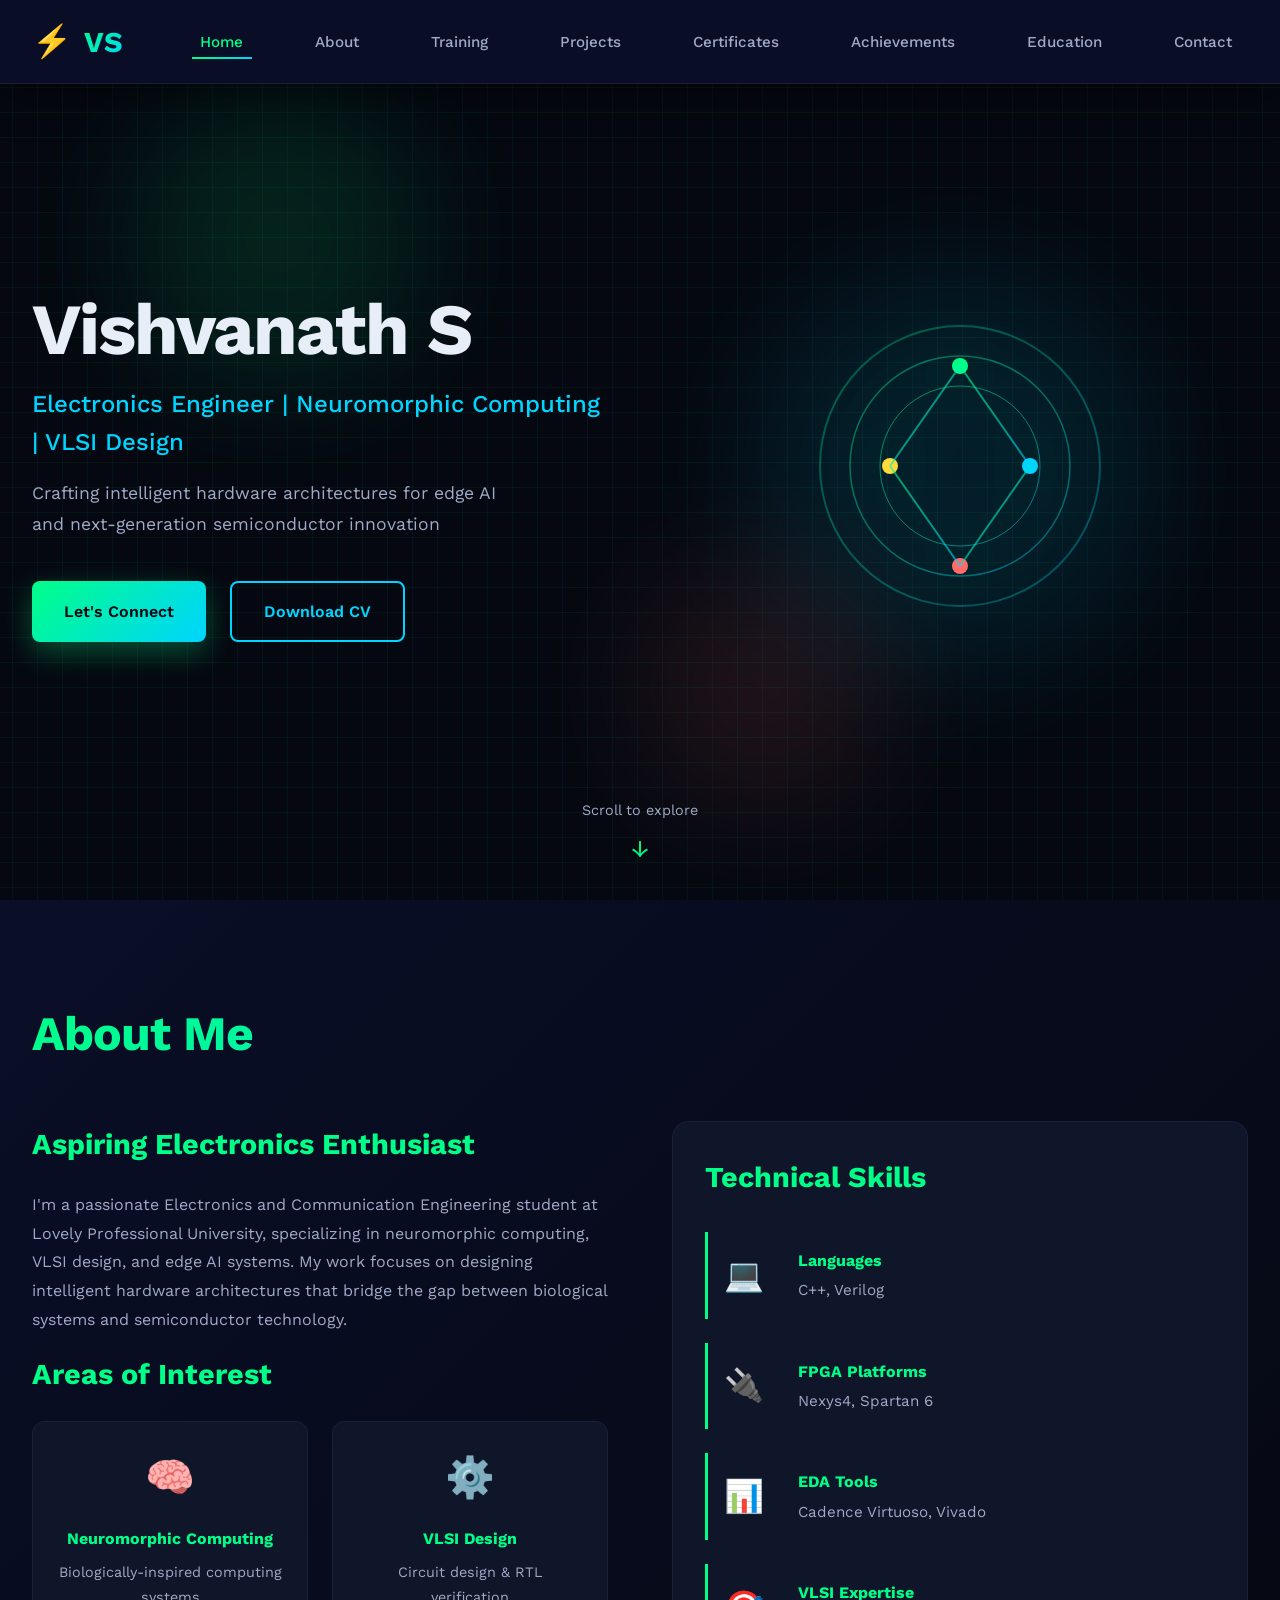
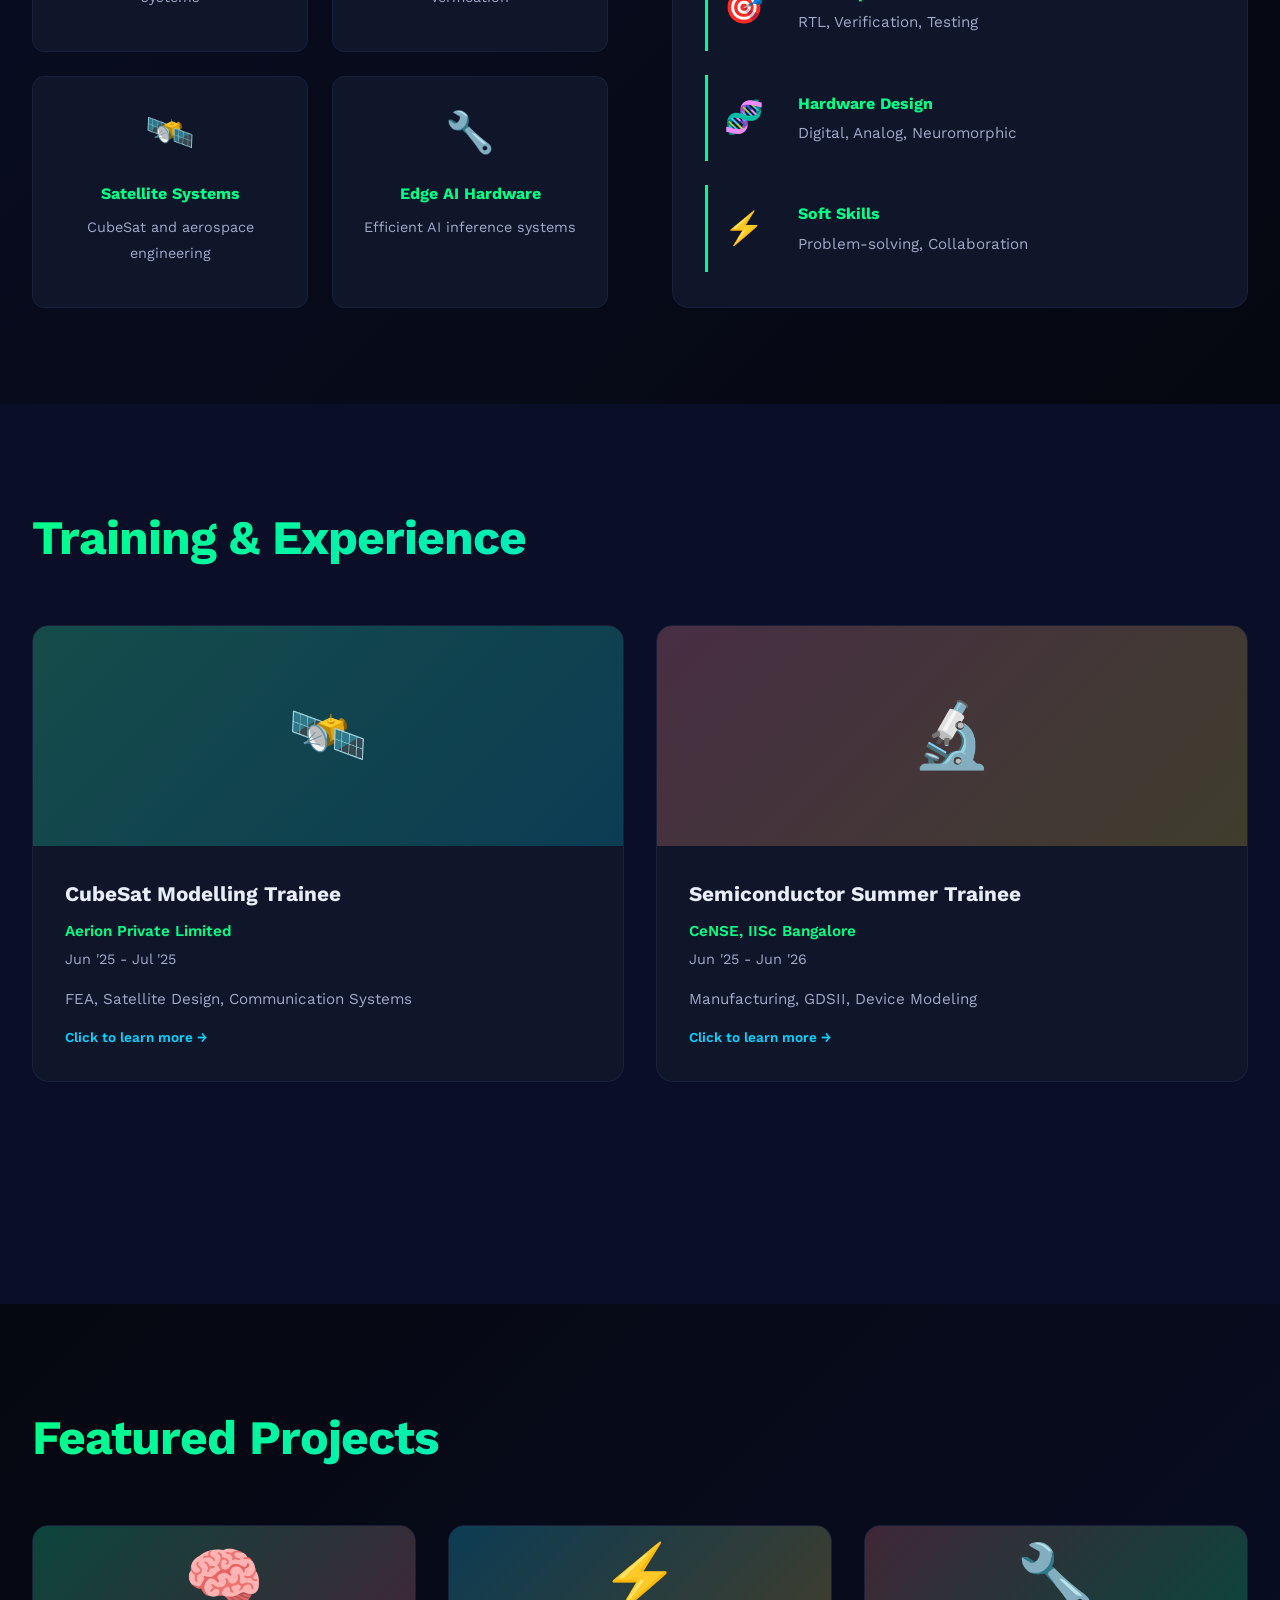
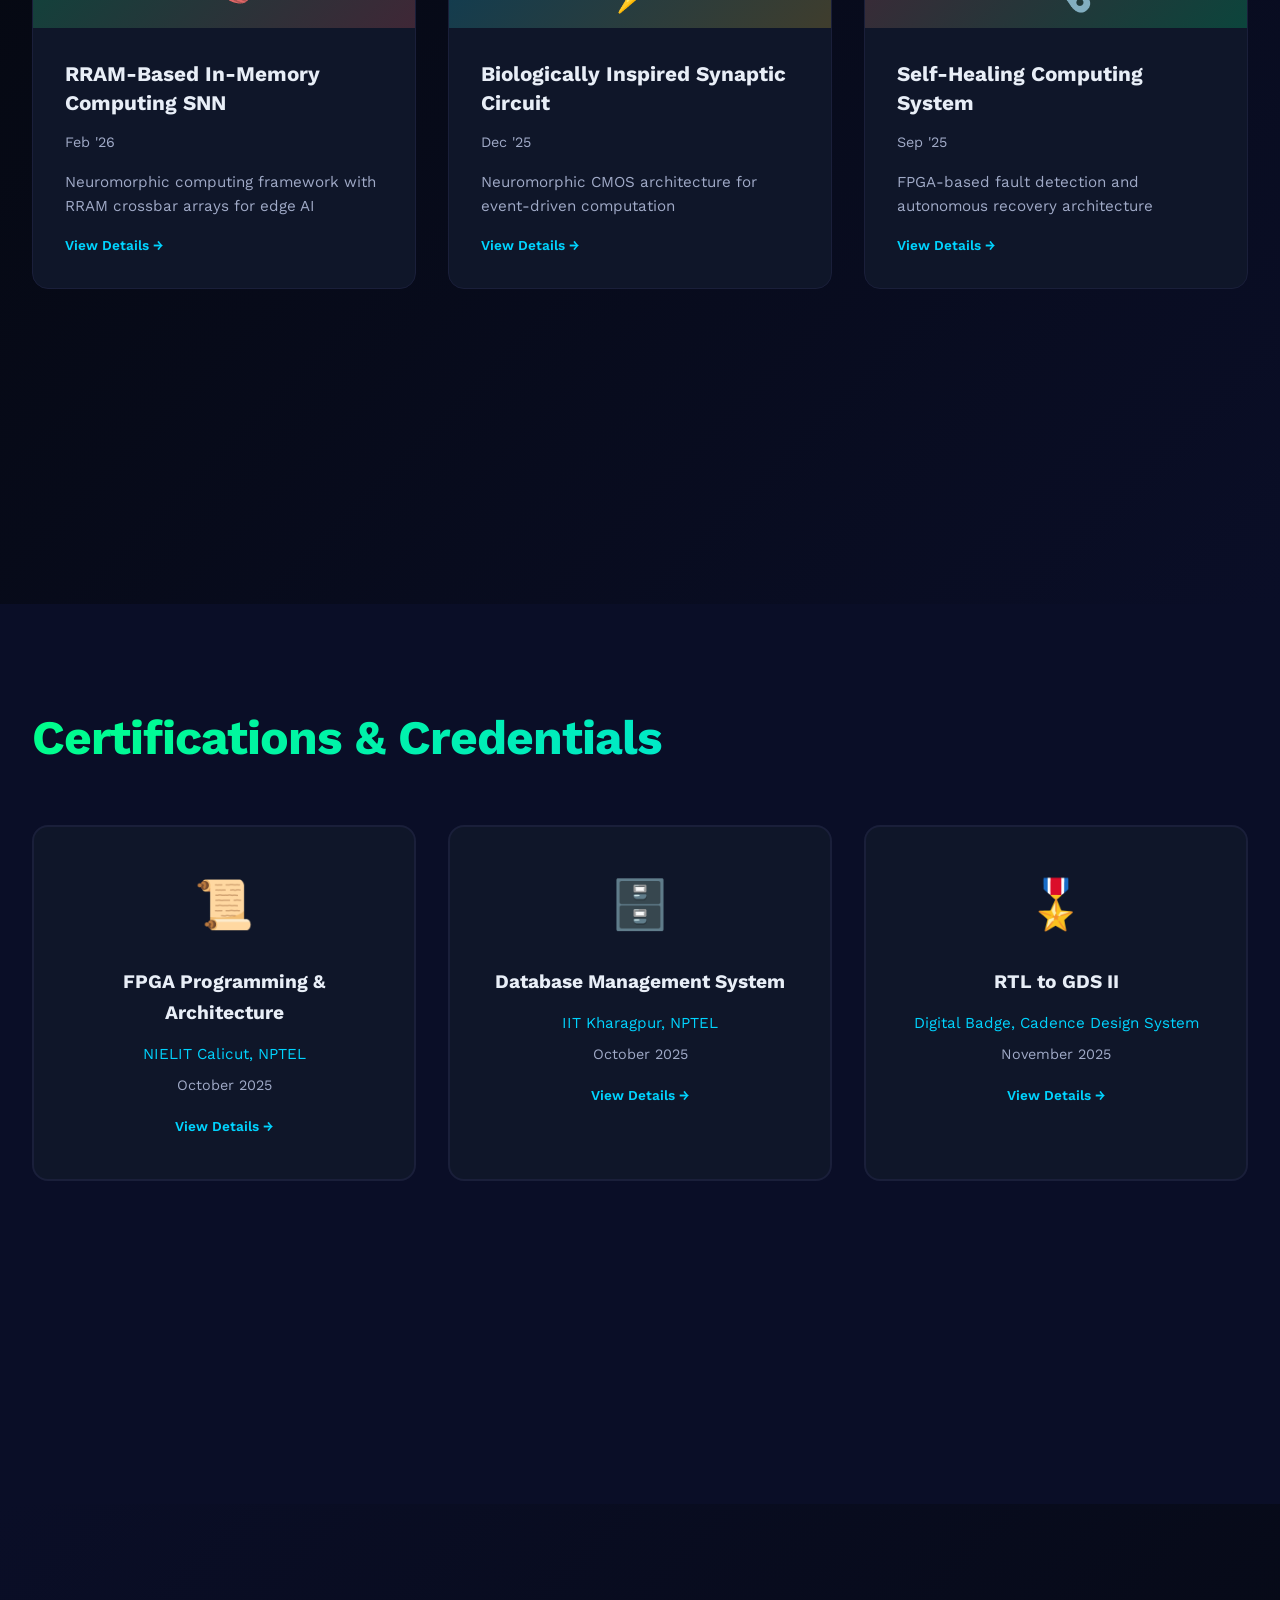
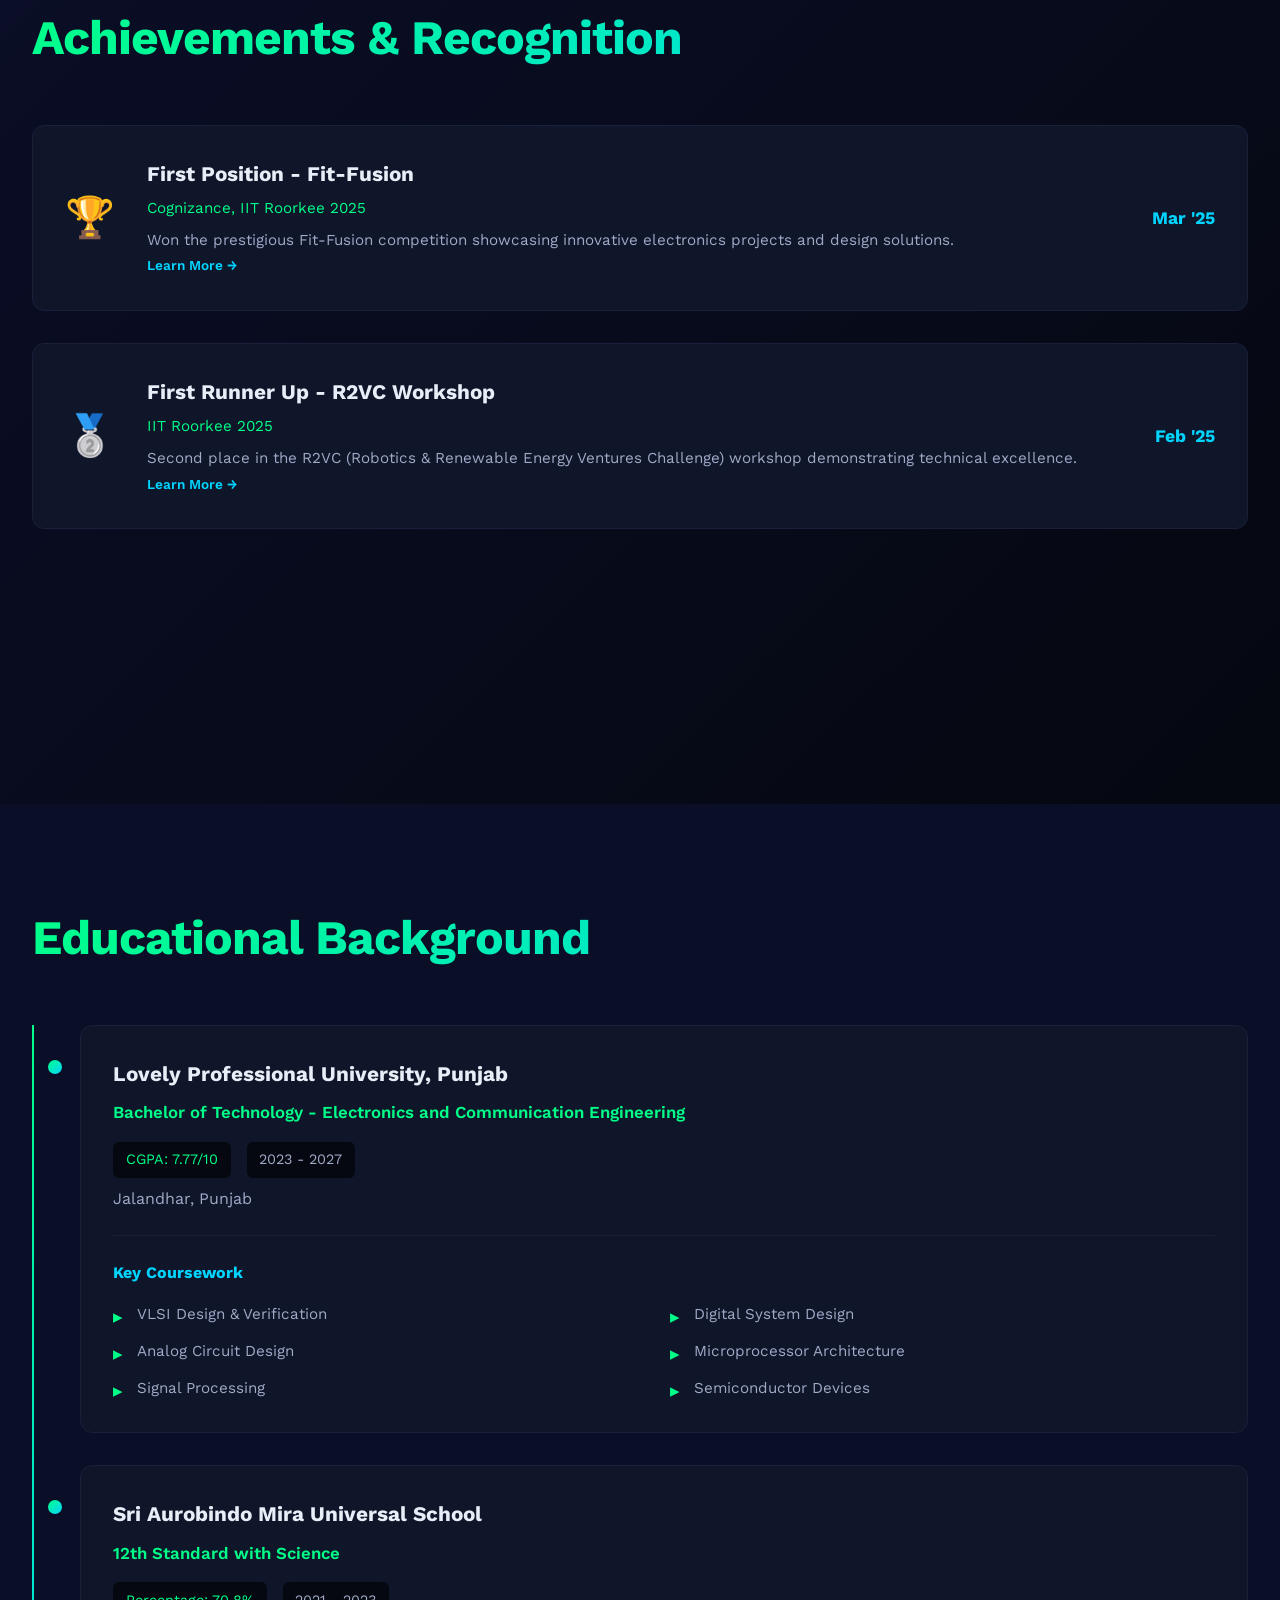
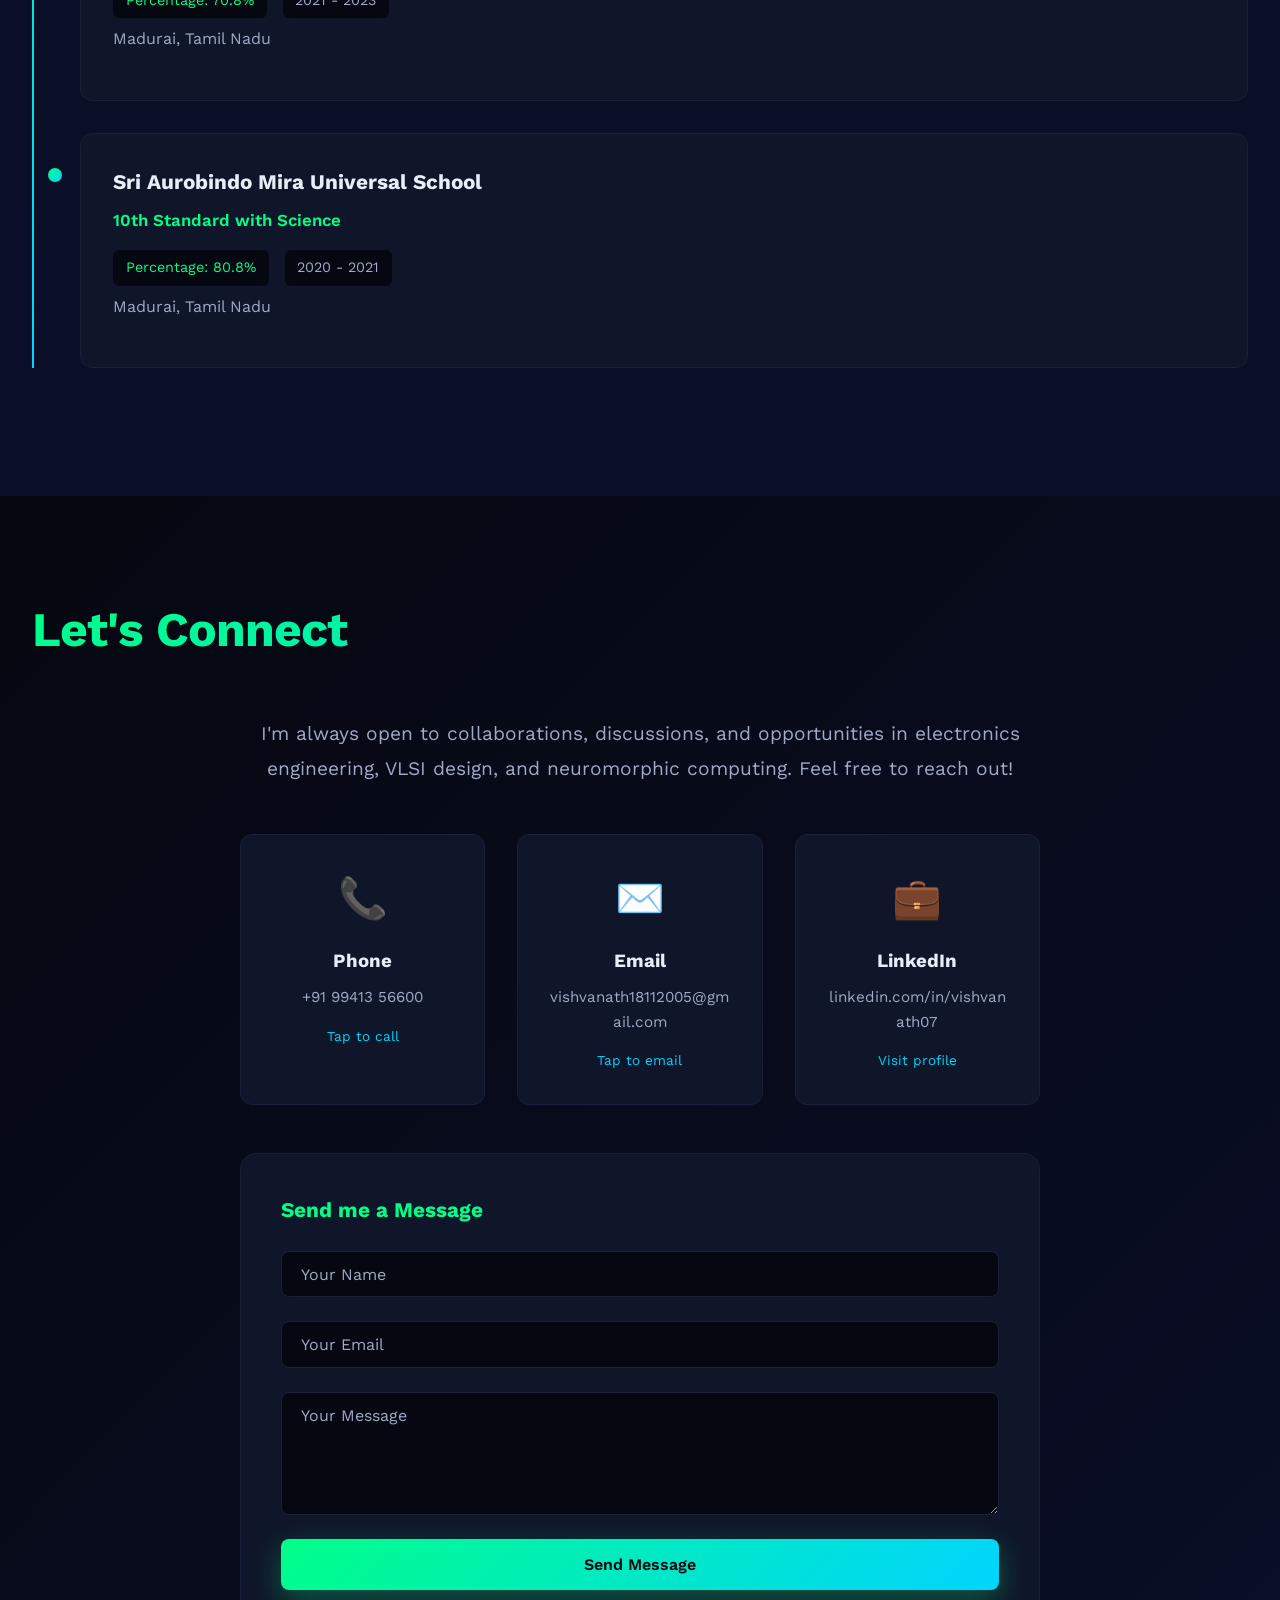
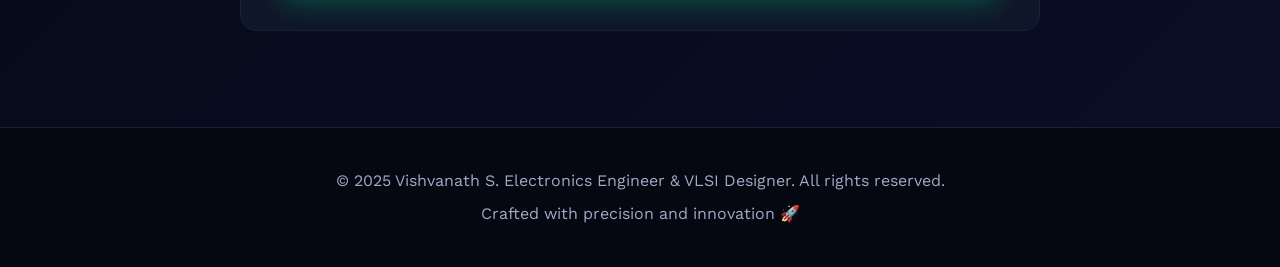
==== index.html @ 4ef2ba98 "Rename index (1).html to index.html" ====
<!DOCTYPE html>
<html lang="en">
<head>
    <meta charset="UTF-8">
    <meta name="viewport" content="width=device-width, initial-scale=1.0">
    <title>Vishvanath S - Electronics & Neuromorphic Computing Portfolio</title>
    <link rel="stylesheet" href="styles.css">
    <link href="https://fonts.googleapis.com/css2?family=Space+Mono:wght@400;700&family=Geist+Mono:wght@400;500;700&family=Work+Sans:wght@300;400;500;600;700&display=swap" rel="stylesheet">
</head>
<body>
    <!-- Navigation Bar -->
    <nav class="navbar">
        <div class="navbar-container">
            <div class="logo">
                <span class="logo-icon">⚡</span>
                <span class="logo-text">VS</span>
            </div>
            <ul class="nav-menu">
                <li><a href="#home" class="nav-link active" data-section="home">Home</a></li>
                <li><a href="#about" class="nav-link" data-section="about">About</a></li>
                <li><a href="#training" class="nav-link" data-section="training">Training</a></li>
                <li><a href="#projects" class="nav-link" data-section="projects">Projects</a></li>
                <li><a href="#certificates" class="nav-link" data-section="certificates">Certificates</a></li>
                <li><a href="#achievements" class="nav-link" data-section="achievements">Achievements</a></li>
                <li><a href="#education" class="nav-link" data-section="education">Education</a></li>
                <li><a href="#contact" class="nav-link" data-section="contact">Contact</a></li>
            </ul>
            <div class="hamburger">
                <span></span>
                <span></span>
                <span></span>
            </div>
        </div>
    </nav>

    <!-- Hero Section -->
    <section id="home" class="section hero-section">
        <div class="hero-background">
            <div class="grid-bg"></div>
            <div class="animated-blobs">
                <div class="blob blob-1"></div>
                <div class="blob blob-2"></div>
                <div class="blob blob-3"></div>
            </div>
        </div>
        <div class="hero-content">
            <div class="hero-text">
                <h1 class="hero-title">Vishvanath S</h1>
                <p class="hero-subtitle">Electronics Engineer | Neuromorphic Computing | VLSI Design</p>
                <p class="hero-description">Crafting intelligent hardware architectures for edge AI and next-generation semiconductor innovation</p>
                <div class="hero-buttons">
                    <button class="btn btn-primary" onclick="scrollToSection('contact')">Let's Connect</button>
                    <a href="vcv.pdf" download class="btn btn-secondary">
    Download CV
</a>
                </div>
            </div>
            <div class="hero-visual">
                <div class="animated-circuit">
                    <svg viewBox="0 0 300 300" class="circuit-svg">
                        <circle cx="150" cy="150" r="140" fill="none" stroke="url(#grad)" stroke-width="2" opacity="0.3"/>
                        <circle cx="150" cy="150" r="110" fill="none" stroke="url(#grad)" stroke-width="1.5" opacity="0.4"/>
                        <circle cx="150" cy="150" r="80" fill="none" stroke="url(#grad)" stroke-width="1" opacity="0.5"/>
                        <defs>
                            <linearGradient id="grad" x1="0%" y1="0%" x2="100%" y2="100%">
                                <stop offset="0%" style="stop-color:#00ff88;stop-opacity:1" />
                                <stop offset="100%" style="stop-color:#00d4ff;stop-opacity:1" />
                            </linearGradient>
                        </defs>
                        <circle cx="150" cy="50" r="8" fill="#00ff88"/>
                        <circle cx="220" cy="150" r="8" fill="#00d4ff"/>
                        <circle cx="150" cy="250" r="8" fill="#ff6b6b"/>
                        <circle cx="80" cy="150" r="8" fill="#ffd93d"/>
                        <line x1="150" y1="50" x2="220" y2="150" stroke="url(#grad)" stroke-width="2" opacity="0.6"/>
                        <line x1="220" y1="150" x2="150" y2="250" stroke="url(#grad)" stroke-width="2" opacity="0.6"/>
                        <line x1="150" y1="250" x2="80" y2="150" stroke="url(#grad)" stroke-width="2" opacity="0.6"/>
                        <line x1="80" y1="150" x2="150" y2="50" stroke="url(#grad)" stroke-width="2" opacity="0.6"/>
                    </svg>
                </div>
            </div>
        </div>
        <div class="scroll-indicator">
            <span>Scroll to explore</span>
            <div class="scroll-arrow">↓</div>
        </div>
    </section>

    <!-- About Section -->
    <section id="about" class="section about-section">
        <div class="section-container">
            <h2 class="section-title">About Me</h2>
            <div class="about-content">
                <div class="about-text">
                    <div class="about-intro">
                        <h3>Aspiring Electronics Enthusiast</h3>
                        <p>I'm a passionate Electronics and Communication Engineering student at Lovely Professional University, specializing in neuromorphic computing, VLSI design, and edge AI systems. My work focuses on designing intelligent hardware architectures that bridge the gap between biological systems and semiconductor technology.</p>
                    </div>
                    <div class="about-interests">
                        <h3>Areas of Interest</h3>
                        <div class="interest-grid">
                            <div class="interest-card">
                                <span class="interest-icon">🧠</span>
                                <h4>Neuromorphic Computing</h4>
                                <p>Biologically-inspired computing systems</p>
                            </div>
                            <div class="interest-card">
                                <span class="interest-icon">⚙️</span>
                                <h4>VLSI Design</h4>
                                <p>Circuit design & RTL verification</p>
                            </div>
                            <div class="interest-card">
                                <span class="interest-icon">🛰️</span>
                                <h4>Satellite Systems</h4>
                                <p>CubeSat and aerospace engineering</p>
                            </div>
                            <div class="interest-card">
                                <span class="interest-icon">🔧</span>
                                <h4>Edge AI Hardware</h4>
                                <p>Efficient AI inference systems</p>
                            </div>
                        </div>
                    </div>
                </div>
                <div class="skills-showcase">
                    <h3>Technical Skills</h3>
                    <div class="skills-grid">
                        <div class="skill-item">
                            <span class="skill-icon">💻</span>
                            <div class="skill-info">
                                <h4>Languages</h4>
                                <p>C++, Verilog</p>
                            </div>
                        </div>
                        <div class="skill-item">
                            <span class="skill-icon">🔌</span>
                            <div class="skill-info">
                                <h4>FPGA Platforms</h4>
                                <p>Nexys4, Spartan 6</p>
                            </div>
                        </div>
                        <div class="skill-item">
                            <span class="skill-icon">📊</span>
                            <div class="skill-info">
                                <h4>EDA Tools</h4>
                                <p>Cadence Virtuoso, Vivado</p>
                            </div>
                        </div>
                        <div class="skill-item">
                            <span class="skill-icon">🎯</span>
                            <div class="skill-info">
                                <h4>VLSI Expertise</h4>
                                <p>RTL, Verification, Testing</p>
                            </div>
                        </div>
                        <div class="skill-item">
                            <span class="skill-icon">🧬</span>
                            <div class="skill-info">
                                <h4>Hardware Design</h4>
                                <p>Digital, Analog, Neuromorphic</p>
                            </div>
                        </div>
                        <div class="skill-item">
                            <span class="skill-icon">⚡</span>
                            <div class="skill-info">
                                <h4>Soft Skills</h4>
                                <p>Problem-solving, Collaboration</p>
                            </div>
                        </div>
                    </div>
                </div>
            </div>
        </div>
    </section>

    <!-- Training Section -->
    <section id="training" class="section training-section">
        <div class="section-container">
            <h2 class="section-title">Training & Experience</h2>
            <div class="training-grid">
                <div class="training-card" onclick="openModal('training-modal-1')">
                    <div class="training-image">
                        <div class="image-placeholder aerospace">
                            <span>🛰️</span>
                        </div>
                    </div>
                    <div class="training-info">
                        <h3>CubeSat Modelling Trainee</h3>
                        <p class="company">Aerion Private Limited</p>
                        <p class="date">Jun '25 - Jul '25</p>
                        <p class="description">FEA, Satellite Design, Communication Systems</p>
                        <span class="click-hint">Click to learn more →</span>
                    </div>
                </div>

                <div class="training-card" onclick="openModal('training-modal-2')">
                    <div class="training-image">
                        <div class="image-placeholder semiconductor">
                            <span>🔬</span>
                        </div>
                    </div>
                    <div class="training-info">
                        <h3>Semiconductor Summer Trainee</h3>
                        <p class="company">CeNSE, IISc Bangalore</p>
                        <p class="date">Jun '25 - Jun '26</p>
                        <p class="description">Manufacturing, GDSII, Device Modeling</p>
                        <span class="click-hint">Click to learn more →</span>
                    </div>
                </div>
            </div>
        </div>
    </section>

    <!-- Training Modals -->
    <div id="training-modal-1" class="modal">
        <div class="modal-content">
            <button class="close-modal" onclick="closeModal('training-modal-1')">&times;</button>
            <div class="modal-header">
                <h2>CubeSat Modelling Trainee</h2>
                <p class="modal-subtitle">Aerion Private Limited | Jun '25 - Jul '25</p>
            </div>
            <div class="modal-body">
                <div class="modal-section">
                    <h3>Area of Training</h3>
                    <p>Finite Element Analysis, Satellite Structure Design, Communication System Integration, Aerospace Prototyping</p>
                </div>
                <div class="modal-section">
                    <h3>Learning Outcomes</h3>
                    <ul class="outcomes-list">
                        <li>Conducted FEA on CubeSat structures for weather monitoring and navigation applications</li>
                        <li>Modeled satellite components using Fusion 360 with high-fidelity simulations in Simulia</li>
                        <li>Analyzed mechanical stresses and thermal loads under mission-critical conditions</li>
                        <li>Explored communication subsystem architectures for surveillance and remote sensing</li>
                        <li>Developed modular 3D designs following aerospace prototyping principles</li>
                    </ul>
                </div>
                <div class="modal-section">
                    <h3>Certificate</h3>
                    <p>Certificate from Aerion Private Limited</p>
                    <a href="aeroinletter.pdf" target="_blank" class="btn btn-secondary">
    View PDF Proof
</a>
                </div>
            </div>
        </div>
    </div>

    <div id="training-modal-2" class="modal">
        <div class="modal-content">
            <button class="close-modal" onclick="closeModal('training-modal-2')">&times;</button>
            <div class="modal-header">
                <h2>Semiconductor Summer Trainee</h2>
                <p class="modal-subtitle">CeNSE, IISc Bangalore | Jun '25 - Jun '26</p>
            </div>
            <div class="modal-body">
                <div class="modal-section">
                    <h3>Area of Training</h3>
                    <p>Semiconductor Manufacturing Flow, RTL to GDSII Transition, Device-level Modeling, Physical Layout Design</p>
                </div>
                <div class="modal-section">
                    <h3>Learning Outcomes</h3>
                    <ul class="outcomes-list">
                        <li>Comprehensive exposure to end-to-end semiconductor manufacturing from material science to chip packaging</li>
                        <li>Analyzed foundry workflows and RTL to GDSII transition processes</li>
                        <li>Visualized Silvaco TCAD for device-level modeling and process simulation</li>
                        <li>Focused on standard cell architectures and interconnect routing using Cadence Virtuoso</li>
                        <li>Gained expertise in silicon wafer tapeout and design verification</li>
                    </ul>
                </div>
                <div class="modal-section">
                    <h3>Certificate</h3>
                    <p>Certificate from CeNSE, IISc Bangalore</p>
                    <a href="iiscCerificate.pdf" target="_blank" class="btn btn-secondary">
    View PDF Proof
</a>
                </div>
            </div>
        </div>
    </div>

    <!-- Projects Section -->
    <section id="projects" class="section projects-section">
        <div class="section-container">
            <h2 class="section-title">Featured Projects</h2>
            <div class="projects-grid">
                <div class="project-card" onclick="openModal('project-modal-1')">
                    <div class="project-image">
                        <div class="image-placeholder neural">
                            <span>🧠</span>
                        </div>
                    </div>
                    <div class="project-info">
                        <h3>RRAM-Based In-Memory Computing SNN</h3>
                        <p class="date">Feb '26</p>
                        <p class="description">Neuromorphic computing framework with RRAM crossbar arrays for edge AI</p>
                        <span class="click-hint">View Details →</span>
                    </div>
                </div>

                <div class="project-card" onclick="openModal('project-modal-2')">
                    <div class="project-image">
                        <div class="image-placeholder synapse">
                            <span>⚡</span>
                        </div>
                    </div>
                    <div class="project-info">
                        <h3>Biologically Inspired Synaptic Circuit</h3>
                        <p class="date">Dec '25</p>
                        <p class="description">Neuromorphic CMOS architecture for event-driven computation</p>
                        <span class="click-hint">View Details →</span>
                    </div>
                </div>

                <div class="project-card" onclick="openModal('project-modal-3')">
                    <div class="project-image">
                        <div class="image-placeholder healing">
                            <span>🔧</span>
                        </div>
                    </div>
                    <div class="project-info">
                        <h3>Self-Healing Computing System</h3>
                        <p class="date">Sep '25</p>
                        <p class="description">FPGA-based fault detection and autonomous recovery architecture</p>
                        <span class="click-hint">View Details →</span>
                    </div>
                </div>
            </div>
        </div>
    </section>

    <!-- Project Modals -->
    <div id="project-modal-1" class="modal">
        <div class="modal-content">
            <button class="close-modal" onclick="closeModal('project-modal-1')">&times;</button>
            <div class="modal-header">
                <h2>RRAM-Based In-Memory Computing Spiking Neural Network</h2>
                <p class="modal-subtitle">February 2026</p>
            </div>
            <div class="modal-body">
                <div class="modal-section">
                    <h3>Targeted Problem</h3>
                    <p>Energy inefficiency in traditional AI inference systems for edge devices. Conventional von Neumann architectures suffer from the energy cost of data movement between processor and memory.</p>
                </div>
                <div class="modal-section">
                    <h3>Potential Impact</h3>
                    <p>By utilizing RRAM crossbar arrays, this project enables computation to occur directly within memory, reducing power consumption by orders of magnitude for edge AI applications in IoT devices, mobile systems, and autonomous platforms.</p>
                </div>
                <div class="modal-section">
                    <h3>Technical Implementation</h3>
                    <ul class="outcomes-list">
                        <li>Engineered neuromorphic computing framework using Resistive RAM crossbar arrays</li>
                        <li>Designed 1T1R RRAM cell architecture with crossbar-based synaptic weight storage</li>
                        <li>Implemented SNN neuron model for event-driven computation</li>
                        <li>Performed Monte Carlo variability analysis for device-level effects</li>
                        <li>Simulated I-V hysteresis characteristics and resistive switching behavior</li>
                    </ul>
                </div>
                <div class="modal-section progress-section">
                    <h3>Achievement Progress</h3>
                    <div class="progress-bar">
                        <div class="progress-fill" style="width: 85%"></div>
                    </div>
                    <p>85% Complete - Design verification phase</p>
                </div>
                <div class="modal-section">
                    <h3>Potential Area of Deployment</h3>
                    <ul class="outcomes-list">
                        <li>Edge AI inference on IoT devices</li>
                        <li>Mobile and wearable computing systems</li>
                        <li>Autonomous robotics and UAVs</li>
                        <li>Real-time sensory processing</li>
                        <li>Power-constrained embedded systems</li>
                    </ul>
                </div>
                <div class="modal-section">
                    <h3>Tech Stack</h3>
                    <p>Cadence Virtuoso, Verilog/Verilog-A, RRAM Device Modeling, Spiking Neural Networks, Monte Carlo Analysis</p>
                </div>
            </div>
        </div>
    </div>

    <div id="project-modal-2" class="modal">
        <div class="modal-content">
            <button class="close-modal" onclick="closeModal('project-modal-2')">&times;</button>
            <div class="modal-header">
                <h2>Biologically Inspired Synaptic Circuit – Neuromorphic Computing</h2>
                <p class="modal-subtitle">December 2025</p>
            </div>
            <div class="modal-body">
                <div class="modal-section">
                    <h3>Targeted Problem</h3>
                    <p>Traditional digital systems consume excessive power in event-processing tasks. This project aims to replicate the brain's efficient spike-based communication for ultra-low power applications.</p>
                </div>
                <div class="modal-section">
                    <h3>Potential Impact</h3>
                    <p>Creates a novel computing paradigm that matches biological neural behavior while maintaining hardware efficiency. Applicable to sensory processing, pattern recognition, and temporal signal analysis with minimal power overhead.</p>
                </div>
                <div class="modal-section">
                    <h3>Technical Implementation</h3>
                    <ul class="outcomes-list">
                        <li>Designed biologically inspired synaptic circuit using CMOS-based neuromorphic architectures</li>
                        <li>Developed SNN model at 90nm technology node</li>
                        <li>Implemented spike-based processing circuits with parallel inputs</li>
                        <li>Simulated neuron and synapse circuits in Cadence Virtuoso & Spectre</li>
                        <li>Analyzed synaptic response characteristics and threshold activation</li>
                    </ul>
                </div>
                <div class="modal-section progress-section">
                    <h3>Achievement Progress</h3>
                    <div class="progress-bar">
                        <div class="progress-fill" style="width: 90%"></div>
                    </div>
                    <p>90% Complete - Simulation and validation</p>
                </div>
                <div class="modal-section">
                    <h3>Potential Area of Deployment</h3>
                    <ul class="outcomes-list">
                        <li>Bio-signal processing (EEG, ECG analysis)</li>
                        <li>Neuromorphic sensor arrays</li>
                        <li>Pattern recognition systems</li>
                        <li>Low-power edge computing</li>
                        <li>Brain-computer interfaces</li>
                    </ul>
                </div>
                <div class="modal-section">
                    <h3>Tech Stack</h3>
                    <p>Cadence Virtuoso & Spectre, CMOS Digital/Analog Circuit Design, Spiking Neural Networks</p>
                </div>
            </div>
        </div>
    </div>

    <div id="project-modal-3" class="modal">
        <div class="modal-content">
            <button class="close-modal" onclick="closeModal('project-modal-3')">&times;</button>
            <div class="modal-header">
                <h2>Self-Healing Computing System – Bharat Electronics Limited</h2>
                <p class="modal-subtitle">September 2025</p>
            </div>
            <div class="modal-body">
                <div class="modal-section">
                    <h3>Targeted Problem</h3>
                    <p>Modern digital systems face increasing fault rates from process variations, aging, and radiation effects. Traditional systems require complete shutdown for repair; this system enables continuous operation during fault recovery.</p>
                </div>
                <div class="modal-section">
                    <h3>Potential Impact</h3>
                    <p>Dramatically improves system reliability and uptime for mission-critical applications. Enables autonomous fault detection and recovery without external intervention, reducing downtime and maintenance costs in aerospace, defense, and high-reliability computing.</p>
                </div>
                <div class="modal-section">
                    <h3>Technical Implementation</h3>
                    <ul class="outcomes-list">
                        <li>Designed 4-bit ALU with integrated BIST mechanism</li>
                        <li>Developed self-healing architecture using Xilinx FPGA partial reconfiguration</li>
                        <li>Implemented fault detection circuitry for runtime monitoring</li>
                        <li>Enabled dynamic isolation and replacement of faulty logic blocks</li>
                        <li>Performed functional verification and hardware testing with fault injection</li>
                    </ul>
                </div>
                <div class="modal-section progress-section">
                    <h3>Achievement Progress</h3>
                    <div class="progress-bar">
                        <div class="progress-fill" style="width: 95%"></div>
                    </div>
                    <p>95% Complete - Hardware deployment phase</p>
                </div>
                <div class="modal-section">
                    <h3>Potential Area of Deployment</h3>
                    <ul class="outcomes-list">
                        <li>Aerospace and satellite systems</li>
                        <li>Defense applications</li>
                        <li>Medical implants and devices</li>
                        <li>High-reliability industrial control</li>
                        <li>Autonomous systems and robotics</li>
                    </ul>
                </div>
                <div class="modal-section">
                    <h3>Tech Stack</h3>
                    <p>Verilog, Xilinx Vivado, FPGA (Nexys4), Digital System Design, Hardware Verification, Fault-Tolerant Computing</p>
                </div>
            </div>
        </div>
    </div>

    <!-- Certificates Section -->
    <section id="certificates" class="section certificates-section">
        <div class="section-container">
            <h2 class="section-title">Certifications & Credentials</h2>
            <div class="certificates-grid">
                <div class="certificate-card" onclick="openModal('cert-modal-1')">
                    <div class="cert-icon">📜</div>
                    <h3>FPGA Programming & Architecture</h3>
                    <p class="cert-issuer">NIELIT Calicut, NPTEL</p>
                    <p class="cert-date">October 2025</p>
                    <span class="click-hint">View Details →</span>
                </div>

                <div class="certificate-card" onclick="openModal('cert-modal-2')">
                    <div class="cert-icon">🗄️</div>
                    <h3>Database Management System</h3>
                    <p class="cert-issuer">IIT Kharagpur, NPTEL</p>
                    <p class="cert-date">October 2025</p>
                    <span class="click-hint">View Details →</span>
                </div>

                <div class="certificate-card" onclick="openModal('cert-modal-3')">
                    <div class="cert-icon">🎖️</div>
                    <h3>RTL to GDS II</h3>
                    <p class="cert-issuer">Digital Badge, Cadence Design System</p>
                    <p class="cert-date">November 2025</p>
                    <span class="click-hint">View Details →</span>
                </div>
            </div>
        </div>
    </section>

    <!-- Certificate Modals -->
    <div id="cert-modal-1" class="modal">
        <div class="modal-content">
            <button class="close-modal" onclick="closeModal('cert-modal-1')">&times;</button>
            <div class="modal-header">
                <h2>FPGA Programming and Architecture</h2>
                <p class="modal-subtitle">NIELIT Calicut, NPTEL | October 2025</p>
            </div>
            <div class="modal-body">
                <div class="modal-section">
                    <h3>Course Overview</h3>
                    <p>Comprehensive training in FPGA design principles, programming methodologies, and hardware implementation. Covered topics including hardware description languages, synthesis, and place-and-route optimization.</p>
                </div>
                <div class="modal-section">
                    <h3>Skills Acquired</h3>
                    <ul class="outcomes-list">
                        <li>FPGA architecture and design paradigms</li>
                        <li>Hardware description language proficiency</li>
                        <li>Synthesis and optimization techniques</li>
                        <li>Timing closure and placement strategies</li>
                        <li>Real-world FPGA deployment</li>
                    </ul>
                </div>
                <div class="modal-section">
                    <h3>Certificate</h3>
                    <p>Official certification from NPTEL</p>
                   <a href="fpga-30_signed.pdf" target="_blank" class="btn btn-secondary">
    View PDF Proof
</a>                </div>
            </div>
        </div>
    </div>

    <div id="cert-modal-2" class="modal">
        <div class="modal-content">
            <button class="close-modal" onclick="closeModal('cert-modal-2')">&times;</button>
            <div class="modal-header">
                <h2>Database Management System</h2>
                <p class="modal-subtitle">IIT Kharagpur, NPTEL | October 2025</p>
            </div>
            <div class="modal-body">
                <div class="modal-section">
                    <h3>Course Overview</h3>
                    <p>Advanced study of database management systems including relational databases, query optimization, transaction management, and data consistency models. Applicable to embedded systems and hardware design data management.</p>
                </div>
                <div class="modal-section">
                    <h3>Skills Acquired</h3>
                    <ul class="outcomes-list">
                        <li>Database design and normalization</li>
                        <li>SQL and query optimization</li>
                        <li>Transaction management and ACID properties</li>
                        <li>Indexing and query performance</li>
                        <li>Real-world database applications</li>
                    </ul>
                </div>
                <div class="modal-section">
                    <h3>Certificate</h3>
                    <p>Official certification from IIT Kharagpur</p>
                    <a href="Data Base Management System.pdf" target="_blank" class="btn btn-secondary">
    View PDF Proof
</a>                          </div>
            </div>
        </div>
    </div>

    <div id="cert-modal-3" class="modal">
        <div class="modal-content">
            <button class="close-modal" onclick="closeModal('cert-modal-3')">&times;</button>
            <div class="modal-header">
                <h2>RTL to GDS II</h2gi

                <p class="modal-subtitle">Digital Badge, Cadence Design System | November 2025</p>
            </div>
            <div class="modal-body">
                <div class="modal-section">
                    <h3>Course Overview</h3>
                    <p>Specialized training in the complete RTL-to-GDS II flow, covering register-transfer level design, logic synthesis, place-and-route, and design verification. Industry-standard curriculum directly applicable to chip design.</p>
                </div>
                <div class="modal-section">
                    <h3>Skills Acquired</h3>
                    <ul class="outcomes-list">
                        <li>RTL design and testbench development</li>
                        <li>Logic synthesis and optimization</li>
                        <li>Physical layout design</li>
                        <li>Timing and power analysis</li>
                        <li>Design rule checking and verification</li>
                        <li>GDS II file generation and validation</li>
                    </ul>
                </div>
                <div class="modal-section">
                    <h3>Certificate</h3>
                    <p>Digital Badge from Cadence Design System</p>
                   <a href="cad.pdf" target="_blank" class="btn btn-secondary">
    View PDF Proof
</a>                </div>
            </div>
        </div>
    </div>

    <!-- Achievements Section -->
    <section id="achievements" class="section achievements-section">
        <div class="section-container">
            <h2 class="section-title">Achievements & Recognition</h2>
            <div class="achievements-list">
                <div class="achievement-item" onclick="openModal('achievement-modal-1')">
                    <div class="achievement-marker">🏆</div>
                    <div class="achievement-content">
                        <h3>First Position - Fit-Fusion</h3>
                        <p class="achievement-event">Cognizance, IIT Roorkee 2025</p>
                        <p class="achievement-description">Won the prestigious Fit-Fusion competition showcasing innovative electronics projects and design solutions.</p>
                        <span class="click-hint">Learn More →</span>
                    </div>
                    <div class="achievement-date">Mar '25</div>
                </div>

                <div class="achievement-item" onclick="openModal('achievement-modal-2')">
                    <div class="achievement-marker">🥈</div>
                    <div class="achievement-content">
                        <h3>First Runner Up - R2VC Workshop</h3>
                        <p class="achievement-event">IIT Roorkee 2025</p>
                        <p class="achievement-description">Second place in the R2VC (Robotics & Renewable Energy Ventures Challenge) workshop demonstrating technical excellence.</p>
                        <span class="click-hint">Learn More →</span>
                    </div>
                    <div class="achievement-date">Feb '25</div>
                </div>
            </div>
        </div>
    </section>

    <!-- Achievement Modals -->
    <div id="achievement-modal-1" class="modal">
        <div class="modal-content">
            <button class="close-modal" onclick="closeModal('achievement-modal-1')">&times;</button>
            <div class="modal-header">
                <h2>First Position - Fit-Fusion</h2>
                <p class="modal-subtitle">Cognizance, IIT Roorkee | March 2025</p>
            </div>
            <div class="modal-body">
                <div class="modal-section">
                    <h3>Competition Overview</h3>
                    <p>Fit-Fusion is a premier electronics and innovation competition at IIT Roorkee's annual techfest, attracting top talent from across the country. The competition evaluates innovation, technical depth, and practical applicability of electronic systems.</p>
                </div>
                <div class="modal-section">
                    <h3>Achievement Details</h3>
                    <p>Secured the first position among numerous competitive entries by presenting an advanced neuromorphic computing architecture with superior power efficiency and innovative design approaches.</p>
                </div>
                <div class="modal-section">
                    <h3>Key Highlights</h3>
                    <ul class="outcomes-list">
                        <li>Demonstrated cutting-edge neuromorphic computing concepts</li>
                        <li>Showcased technical depth and innovative problem-solving</li>
                        <li>Presented comprehensive design documentation and validation</li>
                        <li>Competed against elite teams from premier institutions</li>
                    </ul>
                </div>
                <div class="modal-section">
                    <h3>Certificate/Proof</h3>
                    <button class="btn btn-secondary" onclick="alert('Award certificate would be displayed here')">View Award Certificate</button>
                </div>
            </div>
        </div>
    </div>

    <div id="achievement-modal-2" class="modal">
        <div class="modal-content">
            <button class="close-modal" onclick="closeModal('achievement-modal-2')">&times;</button>
            <div class="modal-header">
                <h2>First Runner Up - R2VC Workshop</h2>
                <p class="modal-subtitle">IIT Roorkee | February 2025</p>
            </div>
            <div class="modal-body">
                <div class="modal-section">
                    <h3>Workshop Overview</h3>
                    <p>R2VC (Robotics & Renewable Energy Ventures Challenge) is an intensive workshop and competition focusing on practical applications of robotics and renewable energy technologies. Emphasizes innovation, feasibility, and real-world impact.</p>
                </div>
                <div class="modal-section">
                    <h3>Achievement Details</h3>
                    <p>Achieved second position among competitive teams by developing a fault-tolerant robotics system with integrated self-healing capabilities, demonstrating both technical expertise and innovative thinking.</p>
                </div>
                <div class="modal-section">
                    <h3>Key Highlights</h3>
                    <ul class="outcomes-list">
                        <li>Designed fault detection and recovery mechanisms</li>
                        <li>Demonstrated autonomous system reliability</li>
                        <li>Presented comprehensive technical documentation</li>
                        <li>Competed with experienced teams across the nation</li>
                    </ul>
                </div>
                <div class="modal-section">
                    <h3>Certificate/Proof</h3>
                    <button class="btn btn-secondary" onclick="alert('Award certificate would be displayed here')">View Award Certificate</button>
                </div>
            </div>
        </div>
    </div>

    <!-- Education Section -->
    <section id="education" class="section education-section">
        <div class="section-container">
            <h2 class="section-title">Educational Background</h2>
            <div class="education-timeline">
                <div class="timeline-item">
                    <div class="timeline-marker"></div>
                    <div class="timeline-content">
                        <div class="education-card">
                            <h3>Lovely Professional University, Punjab</h3>
                            <p class="degree">Bachelor of Technology - Electronics and Communication Engineering</p>
                            <div class="edu-details">
                                <span class="edu-cgpa">CGPA: 7.77/10</span>
                                <span class="edu-date">2023 - 2027</span>
                            </div>
                            <p class="edu-location">Jalandhar, Punjab</p>
                            <div class="edu-highlights">
                                <h4>Key Coursework</h4>
                                <ul>
                                    <li>VLSI Design & Verification</li>
                                    <li>Digital System Design</li>
                                    <li>Analog Circuit Design</li>
                                    <li>Microprocessor Architecture</li>
                                    <li>Signal Processing</li>
                                    <li>Semiconductor Devices</li>
                                </ul>
                            </div>
                        </div>
                    </div>
                </div>

                <div class="timeline-item">
                    <div class="timeline-marker"></div>
                    <div class="timeline-content">
                        <div class="education-card">
                            <h3>Sri Aurobindo Mira Universal School</h3>
                            <p class="degree">12th Standard with Science</p>
                            <div class="edu-details">
                                <span class="edu-cgpa">Percentage: 70.8%</span>
                                <span class="edu-date">2021 - 2023</span>
                            </div>
                            <p class="edu-location">Madurai, Tamil Nadu</p>
                        </div>
                    </div>
                </div>

                <div class="timeline-item">
                    <div class="timeline-marker"></div>
                    <div class="timeline-content">
                        <div class="education-card">
                            <h3>Sri Aurobindo Mira Universal School</h3>
                            <p class="degree">10th Standard with Science</p>
                            <div class="edu-details">
                                <span class="edu-cgpa">Percentage: 80.8%</span>
                                <span class="edu-date">2020 - 2021</span>
                            </div>
                            <p class="edu-location">Madurai, Tamil Nadu</p>
                        </div>
                    </div>
                </div>
            </div>
        </div>
    </section>

    <!-- Contact Section -->
    <section id="contact" class="section contact-section">
        <div class="section-container">
            <h2 class="section-title">Let's Connect</h2>
            <div class="contact-content">
                <div class="contact-intro">
                    <p>I'm always open to collaborations, discussions, and opportunities in electronics engineering, VLSI design, and neuromorphic computing. Feel free to reach out!</p>
                </div>
                <div class="contact-methods">
                    <a href="tel:+919941356600" class="contact-card phone-card">
                        <span class="contact-icon">📞</span>
                        <h3>Phone</h3>
                        <p>+91 99413 56600</p>
                        <span class="contact-hint">Tap to call</span>
                    </a>
                    <a href="mailto:vishvanath18112005@gmail.com" class="contact-card email-card">
                        <span class="contact-icon">✉️</span>
                        <h3>Email</h3>
                        <p>vishvanath18112005@gmail.com</p>
                        <span class="contact-hint">Tap to email</span>
                    </a>
                    <a href="https://linkedin.com/in/vishvanath07" target="_blank" class="contact-card linkedin-card">
                        <span class="contact-icon">💼</span>
                        <h3>LinkedIn</h3>
                        <p>linkedin.com/in/vishvanath07</p>
                        <span class="contact-hint">Visit profile</span>
                    </a>
                                    </div>
                <div class="contact-form-section">
                    <h3>Send me a Message</h3>
                    <form class="contact-form" onsubmit="handleFormSubmit(event)">
                        <div class="form-group">
                            <input type="text" placeholder="Your Name" required>
                        </div>
                        <div class="form-group">
                            <input type="email" placeholder="Your Email" required>
                        </div>
                        <div class="form-group">
                            <textarea placeholder="Your Message" rows="5" required></textarea>
                        </div>
                        <button type="submit" class="btn btn-primary">Send Message</button>
                    </form>
                </div>
            </div>
        </div>
    </section>

    <!-- Footer -->
    <footer class="footer">
        <div class="footer-content">
            <p>&copy; 2025 Vishvanath S. Electronics Engineer & VLSI Designer. All rights reserved.</p>
            <p>Crafted with precision and innovation 🚀</p>
        </div>
    </footer>

    <script src="script.js"></script>
</body>
</html>
---- styles.css ----
/* ========================================
   PROFESSIONAL PORTFOLIO - COMPREHENSIVE CSS
   Wafer-inspired, Tech-forward Aesthetic
   ======================================== */

:root {
    --primary-color: #00ff88;
    --secondary-color: #00d4ff;
    --accent-color: #ff6b6b;
    --warning-color: #ffd93d;
    --dark-bg: #0a0e27;
    --darker-bg: #050810;
    --card-bg: #0f1629;
    --text-primary: #e8eef7;
    --text-secondary: #a0aac7;
    --border-color: #1a1f3a;
    --shadow-color: rgba(0, 255, 136, 0.15);
    --gradient-primary: linear-gradient(135deg, #00ff88 0%, #00d4ff 100%);
    --gradient-secondary: linear-gradient(135deg, #ff6b6b 0%, #ffd93d 100%);
}

* {
    margin: 0;
    padding: 0;
    box-sizing: border-box;
}

html {
    scroll-behavior: smooth;
}

body {
    font-family: 'Work Sans', sans-serif;
    background-color: var(--dark-bg);
    color: var(--text-primary);
    line-height: 1.6;
    overflow-x: hidden;
}

/* ========================================
   NAVIGATION BAR
   ======================================== */

.navbar {
    position: fixed;
    top: 0;
    width: 100%;
    background: rgba(10, 14, 39, 0.95);
    backdrop-filter: blur(10px);
    border-bottom: 1px solid var(--border-color);
    z-index: 1000;
    padding: 1rem 0;
    box-shadow: 0 10px 40px rgba(0, 0, 0, 0.5);
}

.navbar-container {
    max-width: 1400px;
    margin: 0 auto;
    padding: 0 2rem;
    display: flex;
    justify-content: space-between;
    align-items: center;
}

.logo {
    display: flex;
    align-items: center;
    gap: 0.8rem;
    font-size: 1.8rem;
    font-weight: 700;
    cursor: pointer;
    letter-spacing: -0.5px;
}

.logo-icon {
    font-size: 2rem;
    animation: pulse 2s ease-in-out infinite;
}

.logo-text {
    background: var(--gradient-primary);
    -webkit-background-clip: text;
    -webkit-text-fill-color: transparent;
    background-clip: text;
}

.nav-menu {
    display: flex;
    list-style: none;
    gap: 2.5rem;
    align-items: center;
}

.nav-link {
    text-decoration: none;
    color: var(--text-secondary);
    font-size: 0.95rem;
    font-weight: 500;
    padding: 0.5rem 1rem;
    border-radius: 6px;
    transition: all 0.3s ease;
    position: relative;
}

.nav-link::after {
    content: '';
    position: absolute;
    bottom: 0;
    left: 50%;
    width: 0;
    height: 2px;
    background: var(--gradient-primary);
    transform: translateX(-50%);
    transition: width 0.3s ease;
}

.nav-link:hover {
    color: var(--text-primary);
}

.nav-link:hover::after {
    width: 80%;
}

.nav-link.active {
    color: var(--primary-color);
}

.nav-link.active::after {
    width: 80%;
}

.hamburger {
    display: none;
    flex-direction: column;
    cursor: pointer;
    gap: 0.4rem;
}

.hamburger span {
    width: 25px;
    height: 2px;
    background: var(--text-primary);
    border-radius: 3px;
    transition: all 0.3s ease;
}

/* ========================================
   GENERAL SECTION STYLING
   ======================================== */

.section {
    min-height: 100vh;
    padding: 6rem 2rem;
    position: relative;
    overflow: hidden;
}

.section-container {
    max-width: 1400px;
    margin: 0 auto;
}

.section-title {
    font-size: 3rem;
    font-weight: 700;
    margin-bottom: 3rem;
    background: var(--gradient-primary);
    -webkit-background-clip: text;
    -webkit-text-fill-color: transparent;
    background-clip: text;
    letter-spacing: -1px;
}

/* ========================================
   HERO SECTION
   ======================================== */

.hero-section {
    display: flex;
    align-items: center;
    justify-content: center;
    padding-top: 8rem;
    background: var(--darker-bg);
}

.hero-background {
    position: absolute;
    top: 0;
    left: 0;
    right: 0;
    bottom: 0;
    z-index: 1;
    overflow: hidden;
}

.grid-bg {
    position: absolute;
    width: 100%;
    height: 100%;
    background-image: 
        linear-gradient(0deg, transparent 24%, rgba(0, 255, 136, 0.05) 25%, rgba(0, 255, 136, 0.05) 26%, transparent 27%, transparent 74%, rgba(0, 255, 136, 0.05) 75%, rgba(0, 255, 136, 0.05) 76%, transparent 77%, transparent),
        linear-gradient(90deg, transparent 24%, rgba(0, 212, 255, 0.05) 25%, rgba(0, 212, 255, 0.05) 26%, transparent 27%, transparent 74%, rgba(0, 212, 255, 0.05) 75%, rgba(0, 212, 255, 0.05) 76%, transparent 77%, transparent);
    background-size: 50px 50px;
    animation: moveGrid 20s linear infinite;
}

.animated-blobs {
    position: absolute;
    width: 100%;
    height: 100%;
}

.blob {
    position: absolute;
    border-radius: 50%;
    filter: blur(60px);
    opacity: 0.1;
    animation: float 20s ease-in-out infinite;
}

.blob-1 {
    width: 300px;
    height: 300px;
    background: var(--primary-color);
    top: 10%;
    left: 10%;
    animation-delay: 0s;
}

.blob-2 {
    width: 400px;
    height: 400px;
    background: var(--secondary-color);
    top: 30%;
    right: 10%;
    animation-delay: 2s;
}

.blob-3 {
    width: 250px;
    height: 250px;
    background: var(--accent-color);
    bottom: 10%;
    left: 50%;
    animation-delay: 4s;
}

.hero-content {
    position: relative;
    z-index: 2;
    display: grid;
    grid-template-columns: 1fr 1fr;
    gap: 4rem;
    align-items: center;
}

.hero-text {
    animation: slideInLeft 1s ease-out;
}

.hero-title {
    font-size: 4.5rem;
    font-weight: 700;
    margin-bottom: 1rem;
    line-height: 1.1;
    letter-spacing: -2px;
}

.hero-subtitle {
    font-size: 1.5rem;
    color: var(--secondary-color);
    margin-bottom: 1rem;
    font-weight: 500;
}

.hero-description {
    font-size: 1.1rem;
    color: var(--text-secondary);
    margin-bottom: 2.5rem;
    max-width: 500px;
    line-height: 1.8;
}

.hero-buttons {
    display: flex;
    gap: 1.5rem;
    flex-wrap: wrap;
}

.btn {
    padding: 1rem 2rem;
    border: none;
    border-radius: 8px;
    font-size: 1rem;
    font-weight: 600;
    cursor: pointer;
    transition: all 0.3s ease;
    text-decoration: none;
    display: inline-block;
    text-align: center;
    font-family: 'Work Sans', sans-serif;
}

.btn-primary {
    background: var(--gradient-primary);
    color: var(--darker-bg);
    box-shadow: 0 10px 30px rgba(0, 255, 136, 0.3);
}

.btn-primary:hover {
    transform: translateY(-3px);
    box-shadow: 0 15px 40px rgba(0, 255, 136, 0.4);
}

.btn-secondary {
    background: transparent;
    color: var(--secondary-color);
    border: 2px solid var(--secondary-color);
}

.btn-secondary:hover {
    background: var(--secondary-color);
    color: var(--darker-bg);
    transform: translateY(-3px);
}

.hero-visual {
    animation: slideInRight 1s ease-out;
    display: flex;
    justify-content: center;
    align-items: center;
}

.animated-circuit {
    width: 300px;
    height: 300px;
    animation: rotate 30s linear infinite;
}

.circuit-svg {
    filter: drop-shadow(0 0 30px rgba(0, 255, 136, 0.3));
}

.scroll-indicator {
    position: absolute;
    bottom: 2rem;
    left: 50%;
    transform: translateX(-50%);
    text-align: center;
    z-index: 2;
}

.scroll-indicator span {
    color: var(--text-secondary);
    font-size: 0.9rem;
    display: block;
    margin-bottom: 0.5rem;
}

.scroll-arrow {
    font-size: 1.5rem;
    color: var(--primary-color);
    animation: bounce 2s ease-in-out infinite;
}

/* ========================================
   ABOUT SECTION
   ======================================== */

.about-section {
    background: linear-gradient(135deg, var(--dark-bg) 0%, var(--darker-bg) 100%);
}

.about-content {
    display: grid;
    grid-template-columns: 1fr 1fr;
    gap: 4rem;
}

.about-text h3 {
    font-size: 1.8rem;
    margin-bottom: 1.5rem;
    color: var(--primary-color);
}

.about-intro p,
.about-interests p {
    color: var(--text-secondary);
    line-height: 1.8;
    margin-bottom: 1rem;
}

.interest-grid {
    display: grid;
    grid-template-columns: 1fr 1fr;
    gap: 1.5rem;
    margin-top: 1.5rem;
}

.interest-card {
    background: var(--card-bg);
    border: 1px solid var(--border-color);
    padding: 1.5rem;
    border-radius: 12px;
    transition: all 0.3s ease;
    cursor: pointer;
    text-align: center;
}

.interest-card:hover {
    transform: translateY(-8px);
    border-color: var(--primary-color);
    box-shadow: 0 20px 40px var(--shadow-color);
}

.interest-icon {
    font-size: 2.5rem;
    display: block;
    margin-bottom: 1rem;
}

.interest-card h4 {
    color: var(--primary-color);
    margin-bottom: 0.5rem;
}

.interest-card p {
    font-size: 0.9rem;
    color: var(--text-secondary);
}

.skills-showcase {
    background: var(--card-bg);
    padding: 2rem;
    border-radius: 16px;
    border: 1px solid var(--border-color);
}

.skills-showcase h3 {
    font-size: 1.8rem;
    margin-bottom: 2rem;
    color: var(--primary-color);
}

.skills-grid {
    display: grid;
    grid-template-columns: 1fr;
    gap: 1.5rem;
}

.skill-item {
    display: flex;
    align-items: center;
    gap: 1.5rem;
    padding: 1rem;
    border-left: 3px solid var(--primary-color);
    transition: all 0.3s ease;
}

.skill-item:hover {
    transform: translateX(10px);
}

.skill-icon {
    font-size: 2rem;
    min-width: 50px;
}

.skill-info h4 {
    color: var(--primary-color);
    margin-bottom: 0.3rem;
}

.skill-info p {
    color: var(--text-secondary);
    font-size: 0.95rem;
}

/* ========================================
   TRAINING SECTION
   ======================================== */

.training-section {
    background: var(--dark-bg);
}

.training-grid {
    display: grid;
    grid-template-columns: repeat(auto-fit, minmax(350px, 1fr));
    gap: 2rem;
}

.training-card {
    background: var(--card-bg);
    border: 1px solid var(--border-color);
    border-radius: 16px;
    overflow: hidden;
    cursor: pointer;
    transition: all 0.3s ease;
    display: flex;
    flex-direction: column;
}

.training-card:hover {
    transform: translateY(-10px);
    border-color: var(--primary-color);
    box-shadow: 0 30px 60px var(--shadow-color);
}

.training-image {
    width: 100%;
    height: 220px;
    background: linear-gradient(135deg, var(--border-color) 0%, transparent 100%);
    display: flex;
    align-items: center;
    justify-content: center;
    overflow: hidden;
    position: relative;
}

.image-placeholder {
    width: 100%;
    height: 100%;
    display: flex;
    align-items: center;
    justify-content: center;
    font-size: 4rem;
    position: relative;
}

.image-placeholder.aerospace {
    background: linear-gradient(135deg, rgba(0, 255, 136, 0.2), rgba(0, 212, 255, 0.2));
}

.image-placeholder.semiconductor {
    background: linear-gradient(135deg, rgba(255, 107, 107, 0.2), rgba(255, 217, 61, 0.2));
}

.image-placeholder.neural {
    background: linear-gradient(135deg, rgba(0, 255, 136, 0.2), rgba(255, 107, 107, 0.2));
}

.image-placeholder.synapse {
    background: linear-gradient(135deg, rgba(0, 212, 255, 0.2), rgba(255, 217, 61, 0.2));
}

.image-placeholder.healing {
    background: linear-gradient(135deg, rgba(255, 107, 107, 0.2), rgba(0, 255, 136, 0.2));
}

.training-info {
    padding: 2rem;
    flex-grow: 1;
    display: flex;
    flex-direction: column;
}

.training-info h3 {
    font-size: 1.3rem;
    margin-bottom: 0.5rem;
    color: var(--text-primary);
}

.company {
    color: var(--primary-color);
    font-size: 0.95rem;
    font-weight: 600;
    margin-bottom: 0.3rem;
}

.date {
    color: var(--text-secondary);
    font-size: 0.9rem;
    margin-bottom: 1rem;
}

.description {
    color: var(--text-secondary);
    font-size: 0.95rem;
    margin-bottom: auto;
    line-height: 1.6;
}

.click-hint {
    color: var(--secondary-color);
    font-size: 0.85rem;
    margin-top: 1rem;
    font-weight: 600;
}

/* ========================================
   PROJECTS SECTION
   ======================================== */

.projects-section {
    background: linear-gradient(135deg, var(--darker-bg) 0%, var(--dark-bg) 100%);
}

.projects-grid {
    display: grid;
    grid-template-columns: repeat(auto-fit, minmax(350px, 1fr));
    gap: 2rem;
}

.project-card {
    background: var(--card-bg);
    border: 1px solid var(--border-color);
    border-radius: 16px;
    overflow: hidden;
    cursor: pointer;
    transition: all 0.3s ease;
    display: flex;
    flex-direction: column;
}

.project-card:hover {
    transform: translateY(-12px);
    border-color: var(--secondary-color);
    box-shadow: 0 30px 60px rgba(0, 212, 255, 0.2);
}

.project-info {
    padding: 2rem;
    flex-grow: 1;
    display: flex;
    flex-direction: column;
}

.project-info h3 {
    font-size: 1.3rem;
    margin-bottom: 0.8rem;
    color: var(--text-primary);
    line-height: 1.4;
}

.project-info .date {
    margin-bottom: 1rem;
}

/* ========================================
   CERTIFICATES SECTION
   ======================================== */

.certificates-section {
    background: var(--dark-bg);
}

.certificates-grid {
    display: grid;
    grid-template-columns: repeat(auto-fit, minmax(300px, 1fr));
    gap: 2rem;
}

.certificate-card {
    background: var(--card-bg);
    border: 2px solid var(--border-color);
    border-radius: 16px;
    padding: 2.5rem;
    text-align: center;
    cursor: pointer;
    transition: all 0.3s ease;
}

.certificate-card:hover {
    transform: translateY(-10px) scale(1.05);
    border-color: var(--primary-color);
    box-shadow: 0 30px 60px var(--shadow-color);
}

.cert-icon {
    font-size: 3rem;
    display: block;
    margin-bottom: 1.5rem;
}

.certificate-card h3 {
    font-size: 1.2rem;
    margin-bottom: 0.8rem;
    color: var(--text-primary);
}

.cert-issuer {
    color: var(--secondary-color);
    font-size: 0.95rem;
    margin-bottom: 0.5rem;
}

.cert-date {
    color: var(--text-secondary);
    font-size: 0.9rem;
    margin-bottom: 1rem;
}

/* ========================================
   ACHIEVEMENTS SECTION
   ======================================== */

.achievements-section {
    background: linear-gradient(135deg, var(--dark-bg) 0%, var(--darker-bg) 100%);
}

.achievements-list {
    display: flex;
    flex-direction: column;
    gap: 2rem;
}

.achievement-item {
    background: var(--card-bg);
    border: 1px solid var(--border-color);
    border-radius: 12px;
    padding: 2rem;
    display: grid;
    grid-template-columns: auto 1fr auto;
    gap: 2rem;
    align-items: center;
    cursor: pointer;
    transition: all 0.3s ease;
}

.achievement-item:hover {
    transform: translateX(10px);
    border-color: var(--primary-color);
    box-shadow: 0 20px 50px var(--shadow-color);
}

.achievement-marker {
    font-size: 2.5rem;
}

.achievement-content h3 {
    font-size: 1.3rem;
    margin-bottom: 0.3rem;
    color: var(--text-primary);
}

.achievement-event {
    color: var(--primary-color);
    font-size: 0.95rem;
    margin-bottom: 0.5rem;
}

.achievement-description {
    color: var(--text-secondary);
    font-size: 0.95rem;
    line-height: 1.6;
}

.achievement-date {
    color: var(--secondary-color);
    font-weight: 700;
    font-size: 1.1rem;
}

/* ========================================
   EDUCATION SECTION
   ======================================== */

.education-section {
    background: var(--dark-bg);
}

.education-timeline {
    position: relative;
    padding-left: 3rem;
}

.education-timeline::before {
    content: '';
    position: absolute;
    left: 0;
    top: 0;
    bottom: 0;
    width: 2px;
    background: var(--gradient-primary);
}

.timeline-item {
    position: relative;
    margin-bottom: 2rem;
}

.timeline-marker {
    position: absolute;
    left: -2.2rem;
    top: 2rem;
    width: 20px;
    height: 20px;
    border-radius: 50%;
    background: var(--gradient-primary);
    border: 3px solid var(--dark-bg);
}

.timeline-item:hover .timeline-marker {
    transform: scale(1.3);
}

.education-card {
    background: var(--card-bg);
    border: 1px solid var(--border-color);
    border-radius: 12px;
    padding: 2rem;
    transition: all 0.3s ease;
}

.education-card:hover {
    border-color: var(--primary-color);
    box-shadow: 0 20px 50px var(--shadow-color);
    transform: translateY(-5px);
}

.education-card h3 {
    font-size: 1.3rem;
    margin-bottom: 0.5rem;
    color: var(--text-primary);
}

.degree {
    color: var(--primary-color);
    font-size: 1.05rem;
    font-weight: 600;
    margin-bottom: 1rem;
}

.edu-details {
    display: flex;
    gap: 1rem;
    margin-bottom: 0.5rem;
    flex-wrap: wrap;
}

.edu-cgpa,
.edu-date {
    background: var(--darker-bg);
    padding: 0.4rem 0.8rem;
    border-radius: 6px;
    font-size: 0.9rem;
    color: var(--text-secondary);
}

.edu-cgpa {
    color: var(--primary-color);
}

.edu-location {
    color: var(--text-secondary);
    margin-bottom: 1rem;
}

.edu-highlights {
    margin-top: 1.5rem;
    padding-top: 1.5rem;
    border-top: 1px solid var(--border-color);
}

.edu-highlights h4 {
    color: var(--secondary-color);
    margin-bottom: 1rem;
    font-size: 1rem;
}

.edu-highlights ul {
    list-style: none;
    display: grid;
    grid-template-columns: 1fr 1fr;
    gap: 0.8rem;
}

.edu-highlights li {
    color: var(--text-secondary);
    padding-left: 1.5rem;
    position: relative;
    font-size: 0.95rem;
}

.edu-highlights li::before {
    content: '▸';
    position: absolute;
    left: 0;
    color: var(--primary-color);
    font-size: 1.2rem;
}

/* ========================================
   CONTACT SECTION
   ======================================== */

.contact-section {
    background: linear-gradient(135deg, var(--darker-bg) 0%, var(--dark-bg) 100%);
}

.contact-content {
    max-width: 800px;
    margin: 0 auto;
}

.contact-intro {
    text-align: center;
    margin-bottom: 3rem;
}

.contact-intro p {
    font-size: 1.2rem;
    color: var(--text-secondary);
    line-height: 1.8;
}

.contact-methods {
    display: grid;
    grid-template-columns: repeat(auto-fit, minmax(200px, 1fr));
    gap: 2rem;
    margin-bottom: 3rem;
}

.contact-card {
    background: var(--card-bg);
    border: 1px solid var(--border-color);
    border-radius: 12px;
    padding: 2rem;
    text-align: center;
    text-decoration: none;
    color: inherit;
    transition: all 0.3s ease;
    cursor: pointer;
}

.contact-card:hover {
    transform: translateY(-10px);
    border-color: var(--primary-color);
    box-shadow: 0 30px 60px var(--shadow-color);
}

.phone-card:hover {
    border-color: var(--primary-color);
}

.email-card:hover {
    border-color: var(--secondary-color);
}

.linkedin-card:hover {
    border-color: #0077b5;
}

.github-card:hover {
    border-color: #ffffff;
}

.contact-icon {
    font-size: 2.5rem;
    display: block;
    margin-bottom: 1rem;
}

.contact-card h3 {
    color: var(--text-primary);
    margin-bottom: 0.5rem;
}

.contact-card p {
    color: var(--text-secondary);
    font-size: 0.95rem;
    margin-bottom: 1rem;
    word-break: break-all;
}

.contact-hint {
    color: var(--secondary-color);
    font-size: 0.85rem;
    display: block;
}

.contact-form-section {
    background: var(--card-bg);
    border: 1px solid var(--border-color);
    border-radius: 16px;
    padding: 2.5rem;
    margin-top: 3rem;
}

.contact-form-section h3 {
    color: var(--primary-color);
    margin-bottom: 1.5rem;
    font-size: 1.3rem;
}

.contact-form {
    display: flex;
    flex-direction: column;
    gap: 1.5rem;
}

.form-group {
    display: flex;
    flex-direction: column;
}

.form-group input,
.form-group textarea {
    background: var(--darker-bg);
    border: 1px solid var(--border-color);
    color: var(--text-primary);
    padding: 0.8rem 1.2rem;
    border-radius: 8px;
    font-family: 'Work Sans', sans-serif;
    transition: all 0.3s ease;
    font-size: 1rem;
}

.form-group input:focus,
.form-group textarea:focus {
    outline: none;
    border-color: var(--primary-color);
    box-shadow: 0 0 20px var(--shadow-color);
}

.form-group input::placeholder,
.form-group textarea::placeholder {
    color: var(--text-secondary);
}

/* ========================================
   MODAL STYLES
   ======================================== */

.modal {
    display: none;
    position: fixed;
    z-index: 2000;
    left: 0;
    top: 0;
    width: 100%;
    height: 100%;
    background-color: rgba(0, 0, 0, 0.8);
    backdrop-filter: blur(5px);
    animation: fadeIn 0.3s ease;
}

.modal.active {
    display: flex;
    align-items: center;
    justify-content: center;
}

.modal-content {
    background: var(--card-bg);
    border: 1px solid var(--border-color);
    border-radius: 16px;
    width: 90%;
    max-width: 800px;
    max-height: 90vh;
    overflow-y: auto;
    position: relative;
    animation: slideUp 0.3s ease;
}

.close-modal {
    position: sticky;
    top: 1rem;
    right: 1rem;
    background: transparent;
    border: none;
    color: var(--text-primary);
    font-size: 2rem;
    cursor: pointer;
    float: right;
    transition: color 0.3s ease;
}

.close-modal:hover {
    color: var(--primary-color);
}

.modal-header {
    background: linear-gradient(135deg, var(--darker-bg) 0%, transparent 100%);
    padding: 2rem;
    border-bottom: 1px solid var(--border-color);
}

.modal-header h2 {
    font-size: 2rem;
    margin-bottom: 0.5rem;
    color: var(--text-primary);
}

.modal-subtitle {
    color: var(--primary-color);
    font-size: 1rem;
}

.modal-body {
    padding: 2rem;
}

.modal-section {
    margin-bottom: 2rem;
}

.modal-section:last-child {
    margin-bottom: 0;
}

.modal-section h3 {
    color: var(--primary-color);
    font-size: 1.3rem;
    margin-bottom: 1rem;
}

.modal-section p {
    color: var(--text-secondary);
    line-height: 1.8;
    margin-bottom: 1rem;
}

.outcomes-list {
    list-style: none;
    padding-left: 0;
}

.outcomes-list li {
    color: var(--text-secondary);
    padding: 0.7rem 0;
    padding-left: 1.5rem;
    position: relative;
    line-height: 1.7;
}

.outcomes-list li::before {
    content: '→';
    position: absolute;
    left: 0;
    color: var(--primary-color);
    font-weight: bold;
}

.progress-section {
    background: var(--darker-bg);
    padding: 1.5rem;
    border-radius: 12px;
    border-left: 4px solid var(--secondary-color);
}

.progress-bar {
    width: 100%;
    height: 8px;
    background: var(--border-color);
    border-radius: 10px;
    overflow: hidden;
    margin-bottom: 1rem;
}

.progress-fill {
    height: 100%;
    background: var(--gradient-primary);
    border-radius: 10px;
    transition: width 0.5s ease;
}

/* ========================================
   FOOTER
   ======================================== */

.footer {
    background: var(--darker-bg);
    border-top: 1px solid var(--border-color);
    padding: 2rem;
    text-align: center;
}

.footer-content p {
    color: var(--text-secondary);
    margin: 0.5rem 0;
}

/* ========================================
   ANIMATIONS
   ======================================== */

@keyframes slideInLeft {
    from {
        opacity: 0;
        transform: translateX(-50px);
    }
    to {
        opacity: 1;
        transform: translateX(0);
    }
}

@keyframes slideInRight {
    from {
        opacity: 0;
        transform: translateX(50px);
    }
    to {
        opacity: 1;
        transform: translateX(0);
    }
}

@keyframes slideUp {
    from {
        opacity: 0;
        transform: translateY(30px);
    }
    to {
        opacity: 1;
        transform: translateY(0);
    }
}

@keyframes fadeIn {
    from {
        opacity: 0;
    }
    to {
        opacity: 1;
    }
}

@keyframes float {
    0%, 100% {
        transform: translate(0, 0);
    }
    25% {
        transform: translate(20px, -20px);
    }
    50% {
        transform: translate(-20px, 20px);
    }
    75% {
        transform: translate(-20px, -20px);
    }
}

@keyframes moveGrid {
    0% {
        background-position: 0 0;
    }
    100% {
        background-position: 50px 50px;
    }
}

@keyframes bounce {
    0%, 100% {
        transform: translateY(0);
    }
    50% {
        transform: translateY(-10px);
    }
}

@keyframes pulse {
    0%, 100% {
        transform: scale(1);
    }
    50% {
        transform: scale(1.1);
    }
}

@keyframes rotate {
    from {
        transform: rotate(0deg);
    }
    to {
        transform: rotate(360deg);
    }
}

/* ========================================
   RESPONSIVE DESIGN
   ======================================== */

@media (max-width: 1024px) {
    .hero-content {
        grid-template-columns: 1fr;
        gap: 2rem;
    }

    .about-content {
        grid-template-columns: 1fr;
    }

    .section-title {
        font-size: 2.5rem;
    }

    .hero-title {
        font-size: 3.5rem;
    }
}

@media (max-width: 768px) {
    .nav-menu {
        display: none;
    }

    .hamburger {
        display: flex;
    }

    .section {
        padding: 4rem 1.5rem;
    }

    .hero-title {
        font-size: 2.5rem;
    }

    .hero-subtitle {
        font-size: 1.2rem;
    }

    .section-title {
        font-size: 2rem;
    }

    .training-grid,
    .projects-grid,
    .certificates-grid {
        grid-template-columns: 1fr;
    }

    .achievement-item {
        grid-template-columns: 1fr;
        gap: 1rem;
    }

    .achievement-date {
        text-align: right;
    }

    .modal-content {
        width: 95%;
    }

    .edu-highlights ul {
        grid-template-columns: 1fr;
    }
}

@media (max-width: 480px) {
    .hero-title {
        font-size: 2rem;
    }

    .hero-buttons {
        flex-direction: column;
    }

    .btn {
        width: 100%;
    }

    .section-title {
        font-size: 1.8rem;
    }

    .contact-methods {
        grid-template-columns: 1fr;
    }

    .interest-grid {
        grid-template-columns: 1fr;
    }
}
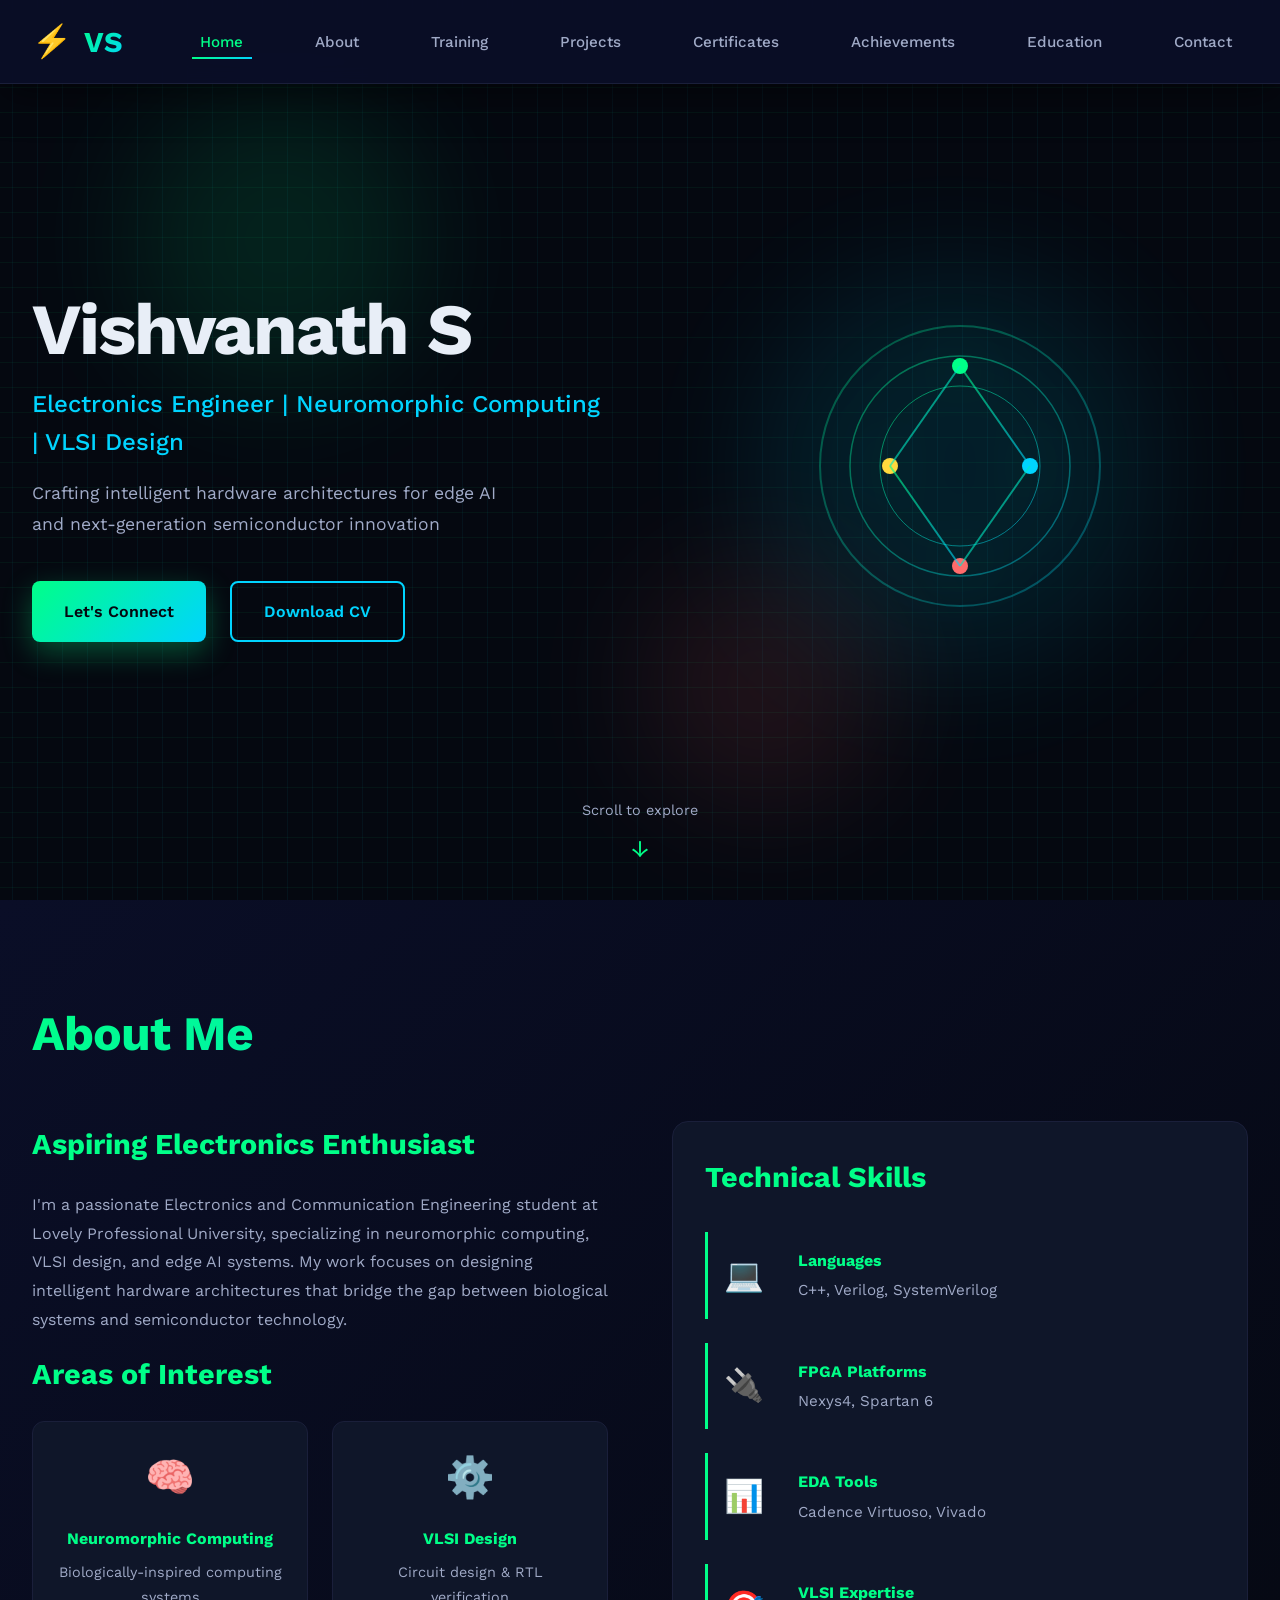
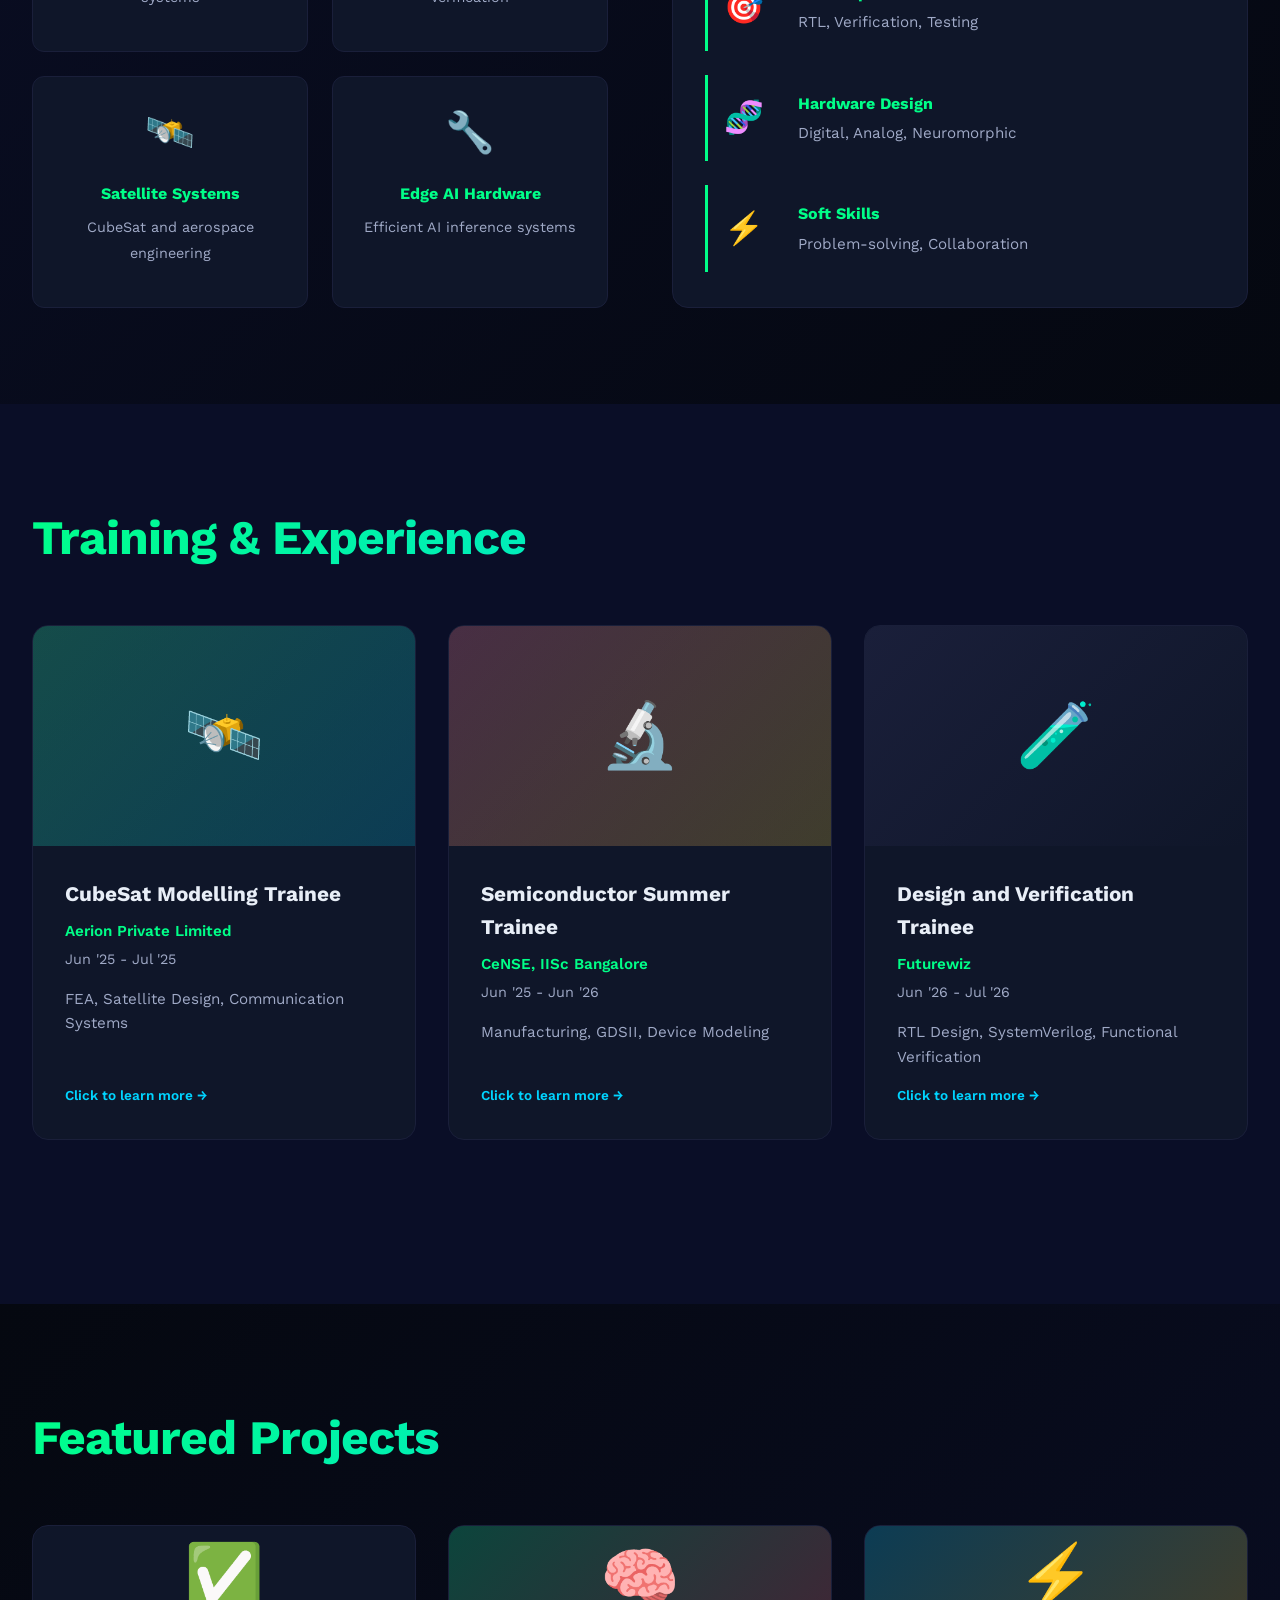
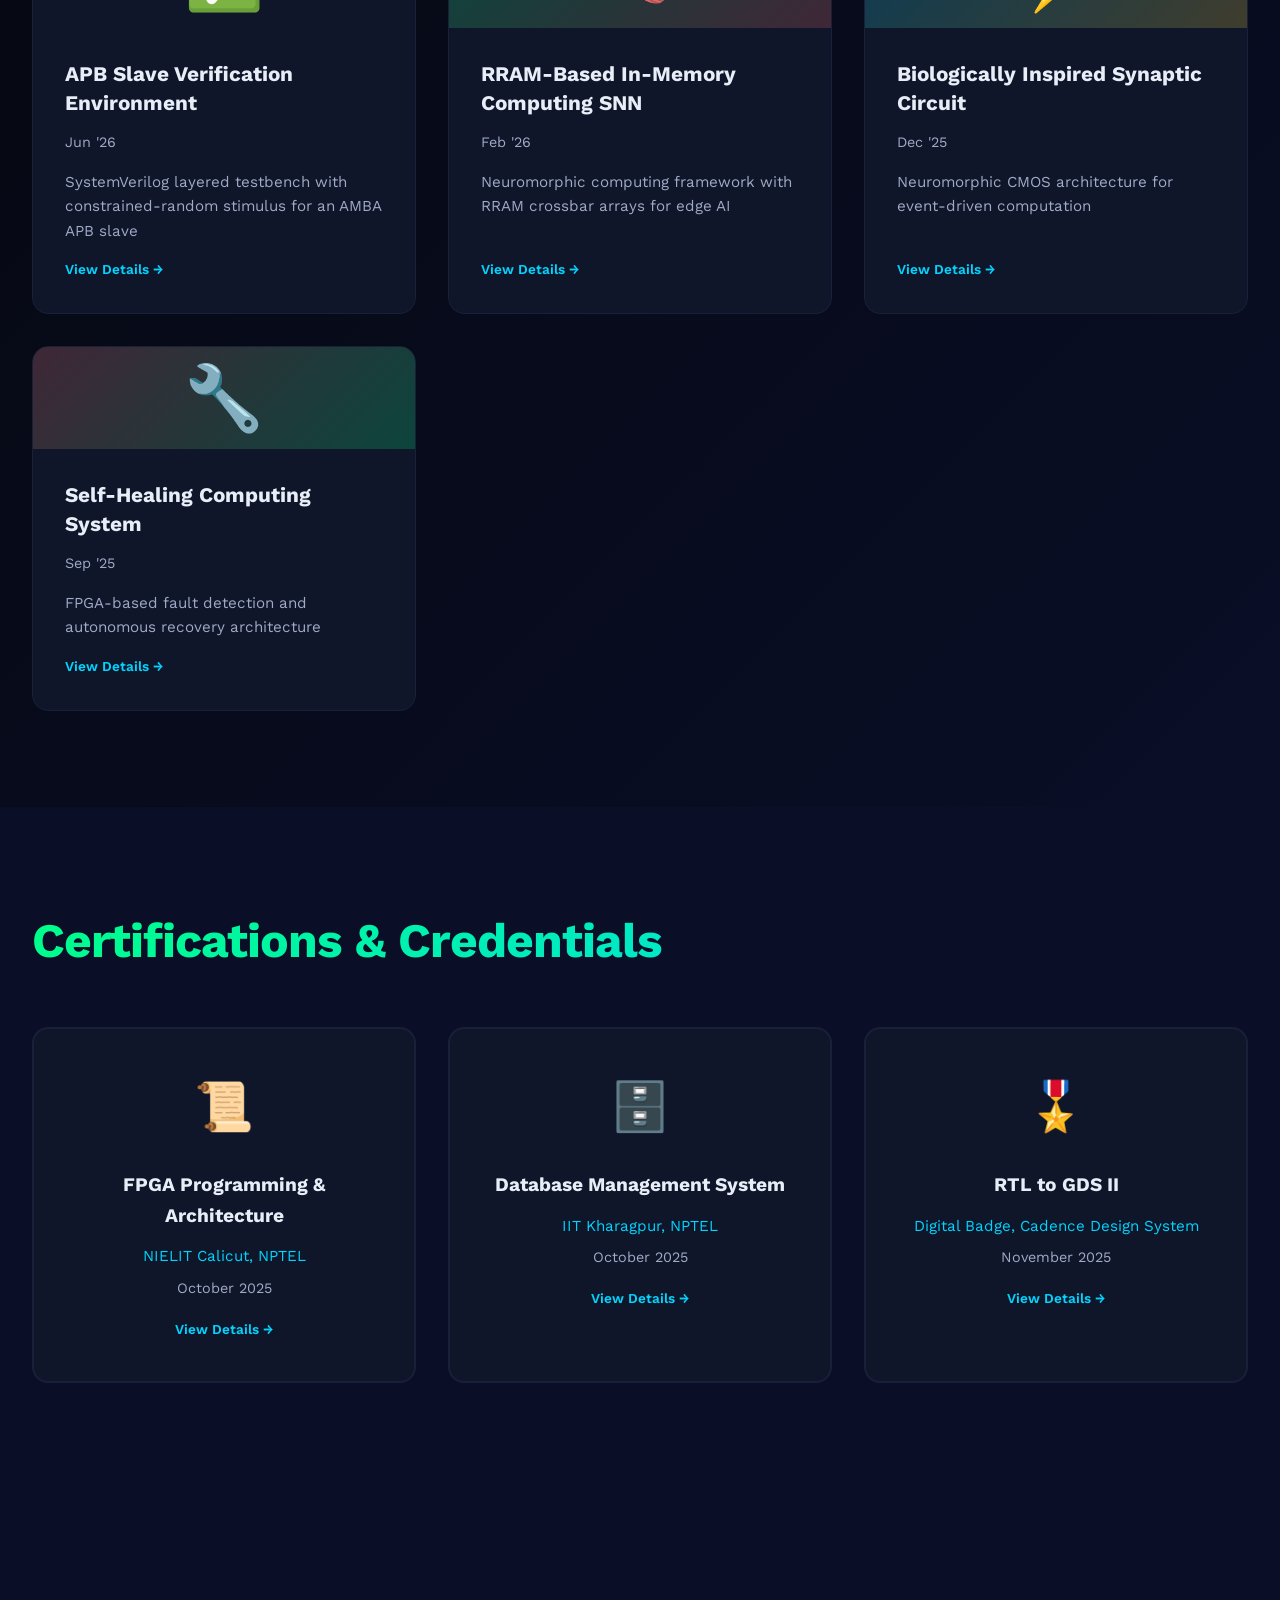
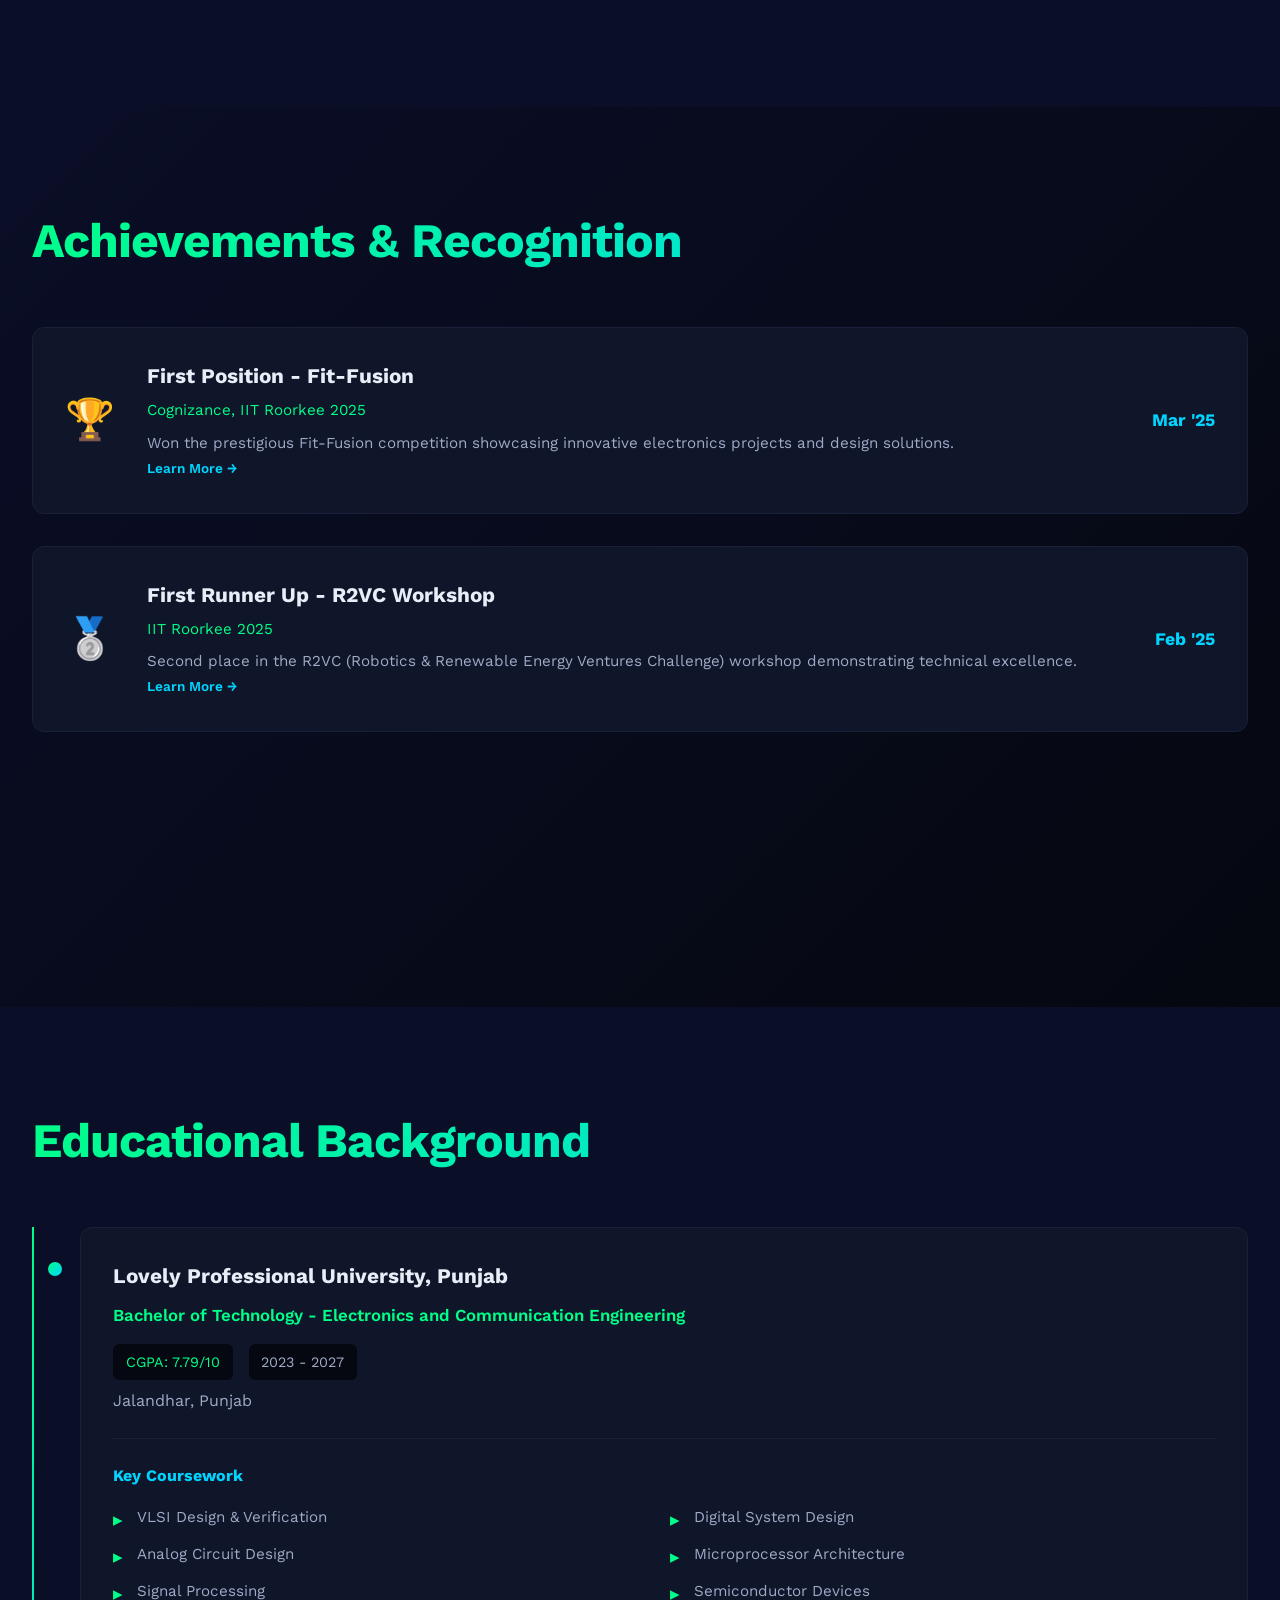
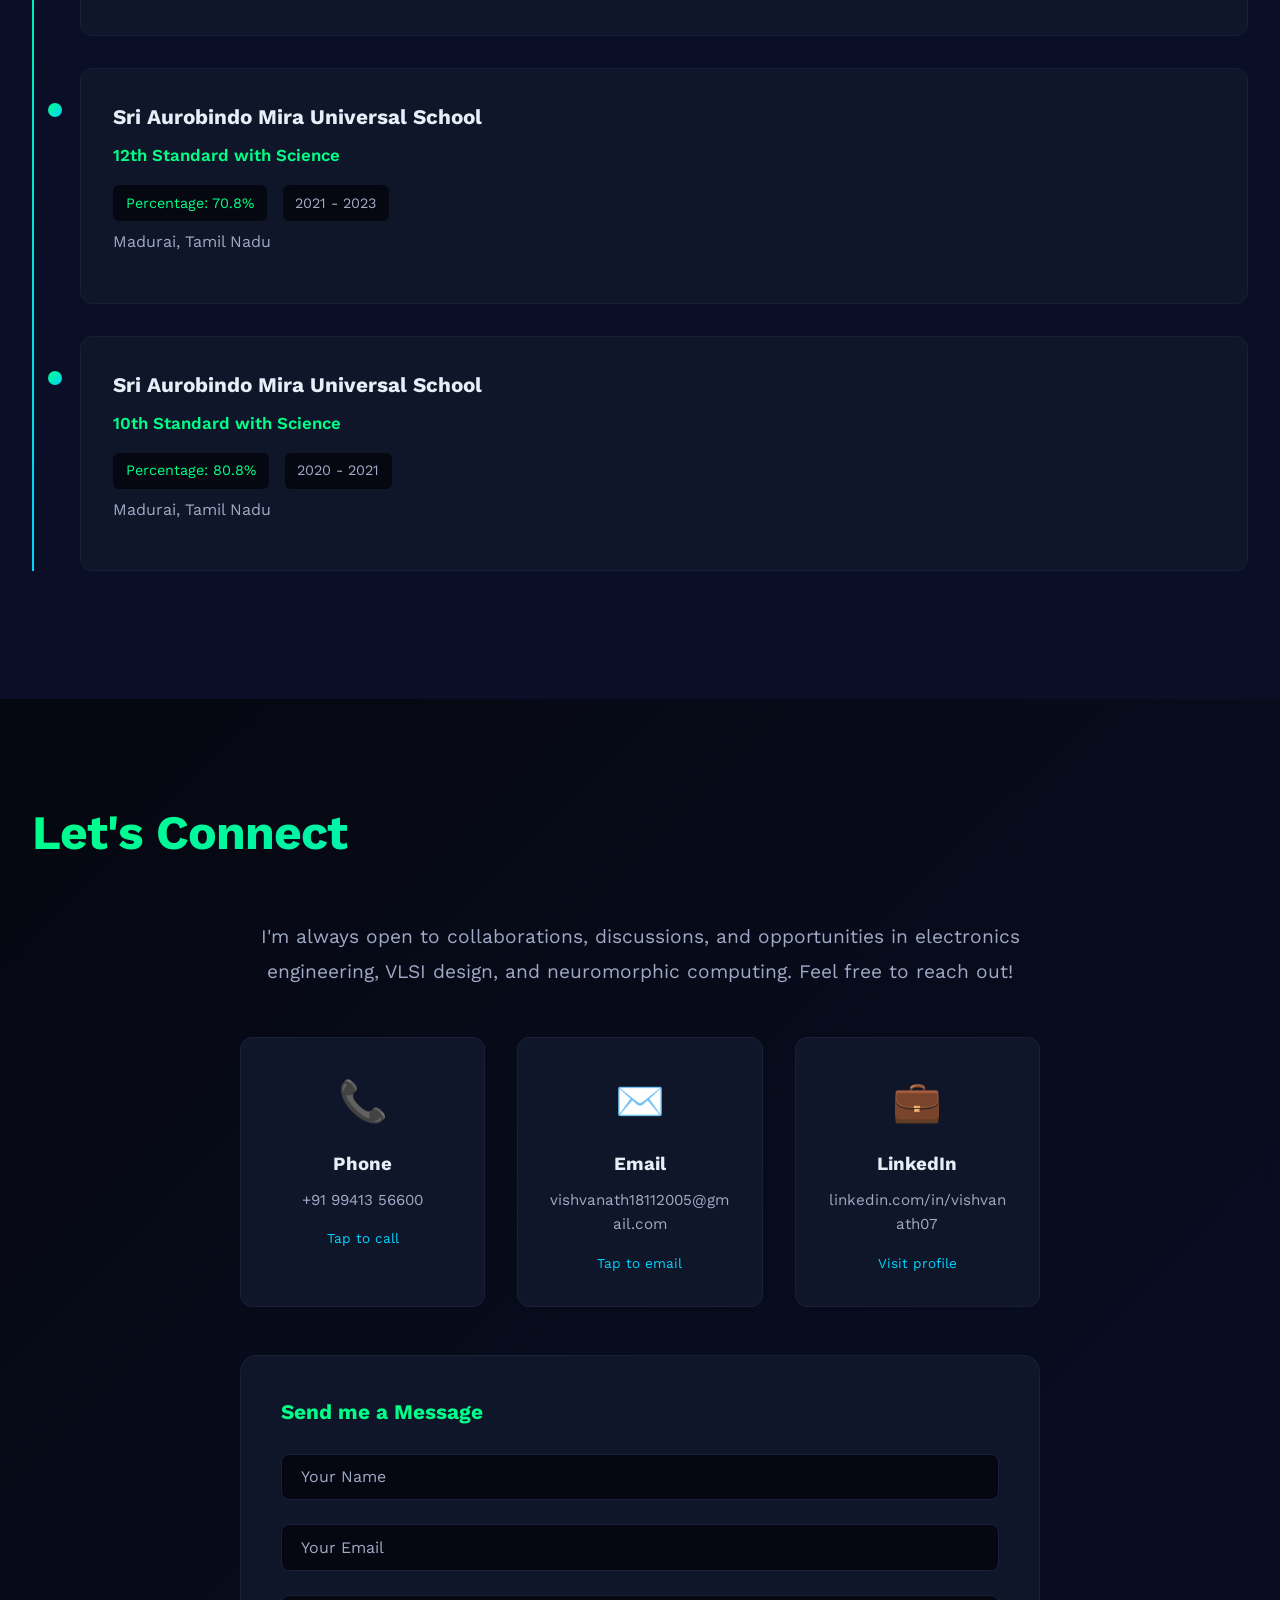
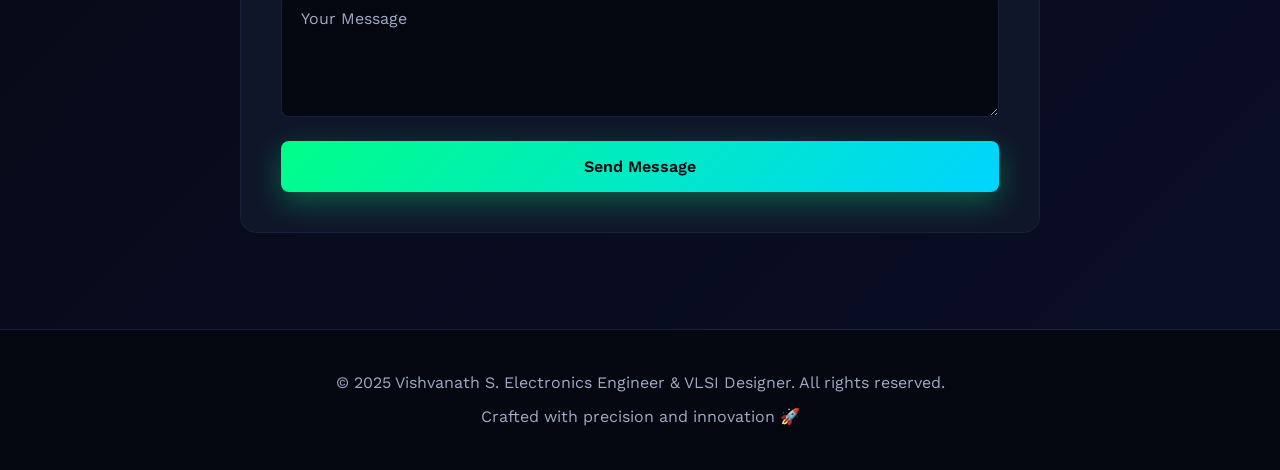
==== commit a00e8146: "Update index.html" ====
--- a/index.html
+++ b/index.html
@@ -128,7 +128,7 @@
                             <span class="skill-icon">💻</span>
                             <div class="skill-info">
                                 <h4>Languages</h4>
-                                <p>C++, Verilog</p>
+                                <p>C++, Verilog, SystemVerilog</p>
                             </div>
                         </div>
                         <div class="skill-item">
@@ -206,6 +206,21 @@
                         <span class="click-hint">Click to learn more →</span>
                     </div>
                 </div>
+
+                <div class="training-card" onclick="openModal('training-modal-3')">
+                    <div class="training-image">
+                        <div class="image-placeholder verification">
+                            <span>🧪</span>
+                        </div>
+                    </div>
+                    <div class="training-info">
+                        <h3>Design and Verification Trainee</h3>
+                        <p class="company">Futurewiz</p>
+                        <p class="date">Jun '26 - Jul '26</p>
+                        <p class="description">RTL Design, SystemVerilog, Functional Verification</p>
+                        <span class="click-hint">Click to learn more →</span>
+                    </div>
+                </div>
             </div>
         </div>
     </section>
@@ -277,11 +292,50 @@
         </div>
     </div>
 
+    <div id="training-modal-3" class="modal">
+        <div class="modal-content">
+            <button class="close-modal" onclick="closeModal('training-modal-3')">&times;</button>
+            <div class="modal-header">
+                <h2>Design and Verification Trainee</h2>
+                <p class="modal-subtitle">Futurewiz | Jun '26 - Jul '26</p>
+            </div>
+            <div class="modal-body">
+                <div class="modal-section">
+                    <h3>Area of Training</h3>
+                    <p>Digital Design, RTL Design Flow, Verilog HDL, SystemVerilog Verification, Assertions and Functional Coverage</p>
+                </div>
+                <div class="modal-section">
+                    <h3>Learning Outcomes</h3>
+                    <ul class="outcomes-list">
+                        <li>Completed hands-on training in digital design and functional verification, covering the RTL design flow from specification through simulation and debug</li>
+                        <li>Designed combinational and sequential digital circuits, including finite state machines, using Verilog HDL with synthesizable RTL coding practices</li>
+                        <li>Built layered verification testbenches in SystemVerilog using interfaces, classes, randomization, and constraints for stimulus generation</li>
+                        <li>Applied SystemVerilog assertions, functional coverage, and scoreboard-based checking to validate design behavior and measure verification completeness</li>
+                    </ul>
+                </div>
+            </div>
+        </div>
+    </div>
+
     <!-- Projects Section -->
     <section id="projects" class="section projects-section">
         <div class="section-container">
             <h2 class="section-title">Featured Projects</h2>
             <div class="projects-grid">
+                <div class="project-card" onclick="openModal('project-modal-4')">
+                    <div class="project-image">
+                        <div class="image-placeholder verification">
+                            <span>✅</span>
+                        </div>
+                    </div>
+                    <div class="project-info">
+                        <h3>APB Slave Verification Environment</h3>
+                        <p class="date">Jun '26</p>
+                        <p class="description">SystemVerilog layered testbench with constrained-random stimulus for an AMBA APB slave</p>
+                        <span class="click-hint">View Details →</span>
+                    </div>
+                </div>
+
                 <div class="project-card" onclick="openModal('project-modal-1')">
                     <div class="project-image">
                         <div class="image-placeholder neural">
@@ -328,6 +382,57 @@
     </section>
 
     <!-- Project Modals -->
+    <div id="project-modal-4" class="modal">
+        <div class="modal-content">
+            <button class="close-modal" onclick="closeModal('project-modal-4')">&times;</button>
+            <div class="modal-header">
+                <h2>APB Slave Verification Environment – SystemVerilog UVM-Style Testbench</h2>
+                <p class="modal-subtitle">June 2026</p>
+            </div>
+            <div class="modal-body">
+                <div class="modal-section">
+                    <h3>Targeted Problem</h3>
+                    <p>Bus-interface peripherals must comply strictly with protocol timing and behavior, and directed tests alone miss corner-case and error scenarios. This project builds a reusable, self-checking verification environment to validate an AMBA APB slave for protocol compliance and functional correctness.</p>
+                </div>
+                <div class="modal-section">
+                    <h3>Potential Impact</h3>
+                    <p>Automated response checking and coverage-driven constrained-random stimulus improve verification completeness and catch protocol violations early, reducing debug time and the risk of functional bugs reaching silicon in SoC peripheral designs.</p>
+                </div>
+                <div class="modal-section">
+                    <h3>Technical Implementation</h3>
+                    <ul class="outcomes-list">
+                        <li>Designed and implemented a complete SystemVerilog verification environment for an AMBA APB (Advanced Peripheral Bus) slave using a layered testbench architecture</li>
+                        <li>Developed a modular testbench comprising interface, transaction, generator, driver, monitor, scoreboard, and environment components for reusable and scalable stimulus and checking</li>
+                        <li>Implemented constrained-random stimulus generation with an error-learning feedback loop that dynamically adjusts constraints to improve coverage of corner-case and error scenarios</li>
+                        <li>Built a scoreboard for automated response checking against expected APB read/write behavior, flagging protocol violations and functional mismatches in real time</li>
+                        <li>Authored the APB slave DUT independently and verified it against the custom testbench, producing a structured verification report on functional coverage and test outcomes</li>
+                    </ul>
+                </div>
+                <div class="modal-section progress-section">
+                    <h3>Achievement Progress</h3>
+                    <div class="progress-bar">
+                        <div class="progress-fill" style="width: 100%"></div>
+                    </div>
+                    <p>100% Complete - Verification report delivered</p>
+                </div>
+                <div class="modal-section">
+                    <h3>Potential Area of Deployment</h3>
+                    <ul class="outcomes-list">
+                        <li>SoC peripheral and bus-interface verification</li>
+                        <li>Pre-silicon functional verification of IP blocks</li>
+                        <li>Protocol compliance checking for AMBA-based designs</li>
+                        <li>Reusable testbench templates for UVM migration</li>
+                        <li>Coverage-driven verification flows in VLSI design teams</li>
+                    </ul>
+                </div>
+                <div class="modal-section">
+                    <h3>Tech Stack</h3>
+                    <p>SystemVerilog, APB Protocol, Functional Verification, Constrained-Random Verification, Testbench Architecture, Scoreboard-Based Checking</p>
+                </div>
+            </div>
+        </div>
+    </div>
+
     <div id="project-modal-1" class="modal">
         <div class="modal-content">
             <button class="close-modal" onclick="closeModal('project-modal-1')">&times;</button>
@@ -721,7 +826,7 @@
                             <h3>Lovely Professional University, Punjab</h3>
                             <p class="degree">Bachelor of Technology - Electronics and Communication Engineering</p>
                             <div class="edu-details">
-                                <span class="edu-cgpa">CGPA: 7.77/10</span>
+                                <span class="edu-cgpa">CGPA: 7.79/10</span>
                                 <span class="edu-date">2023 - 2027</span>
                             </div>
                             <p class="edu-location">Jalandhar, Punjab</p>
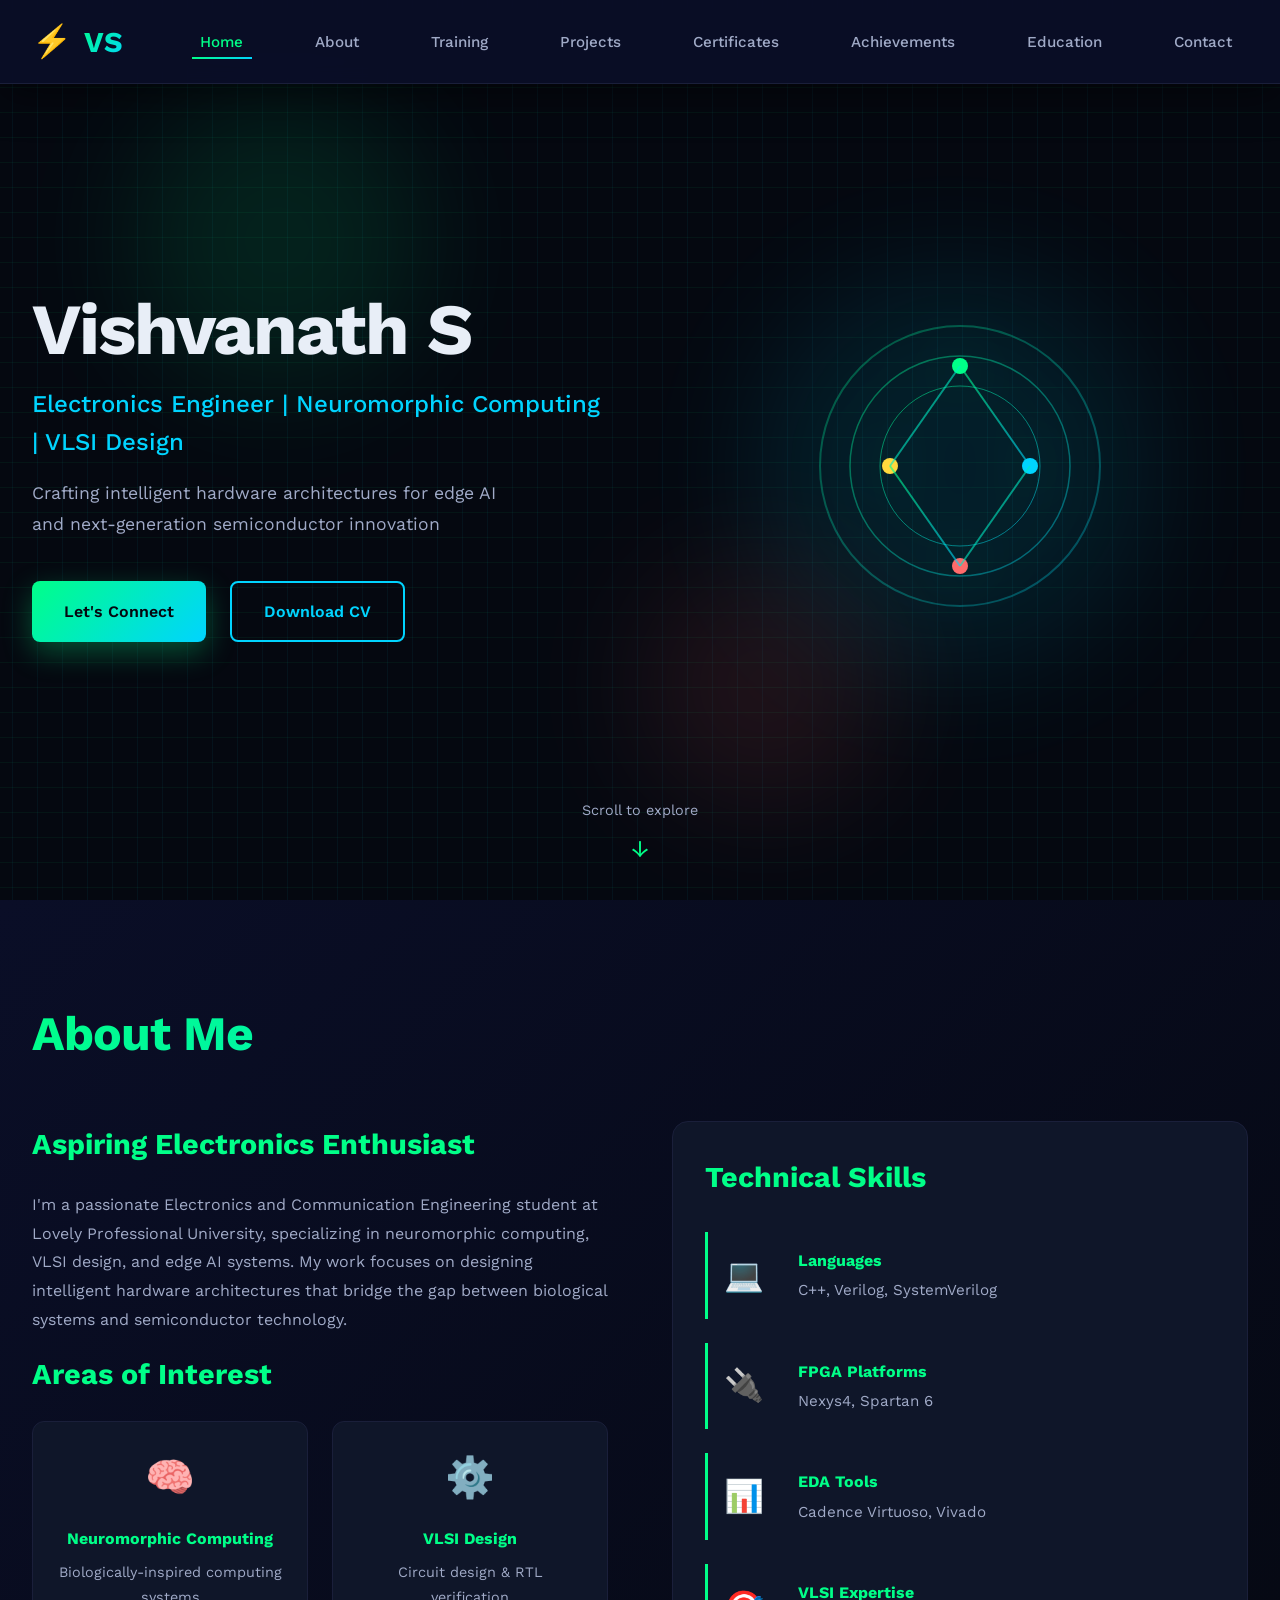
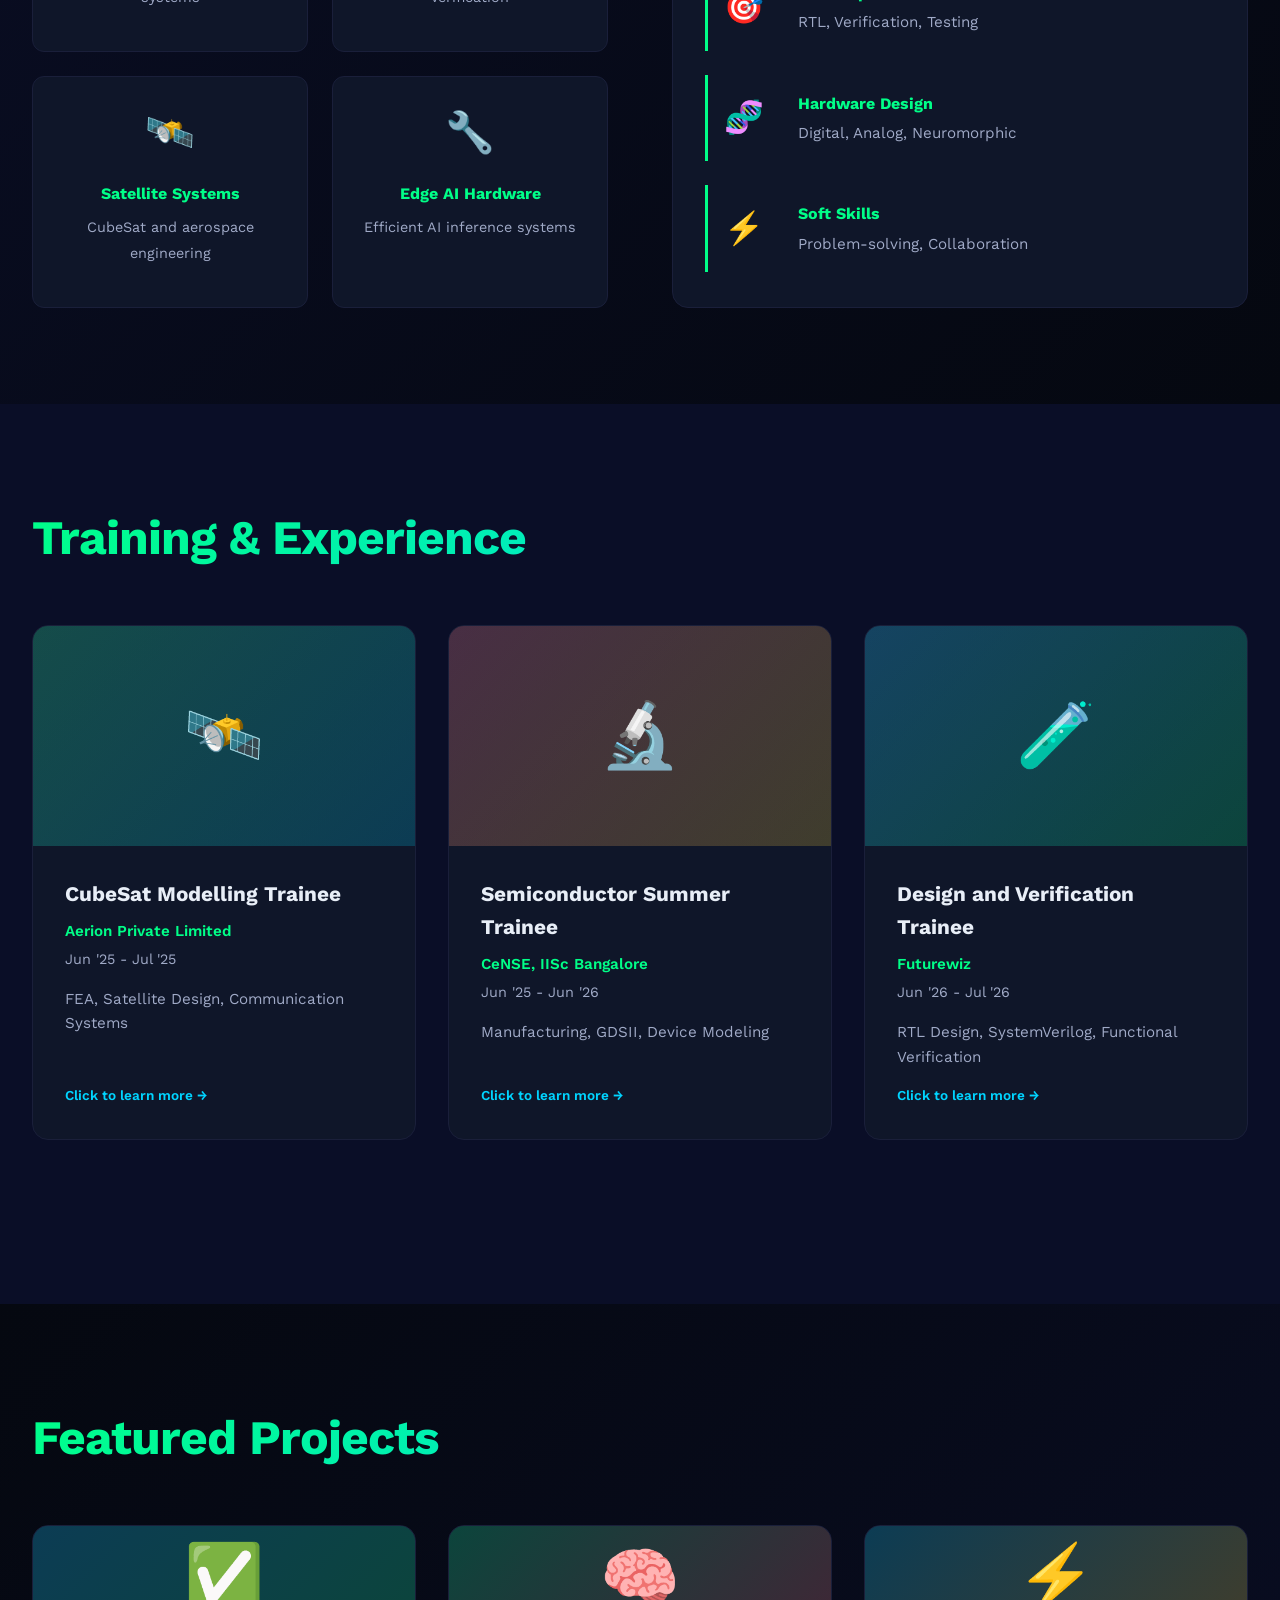
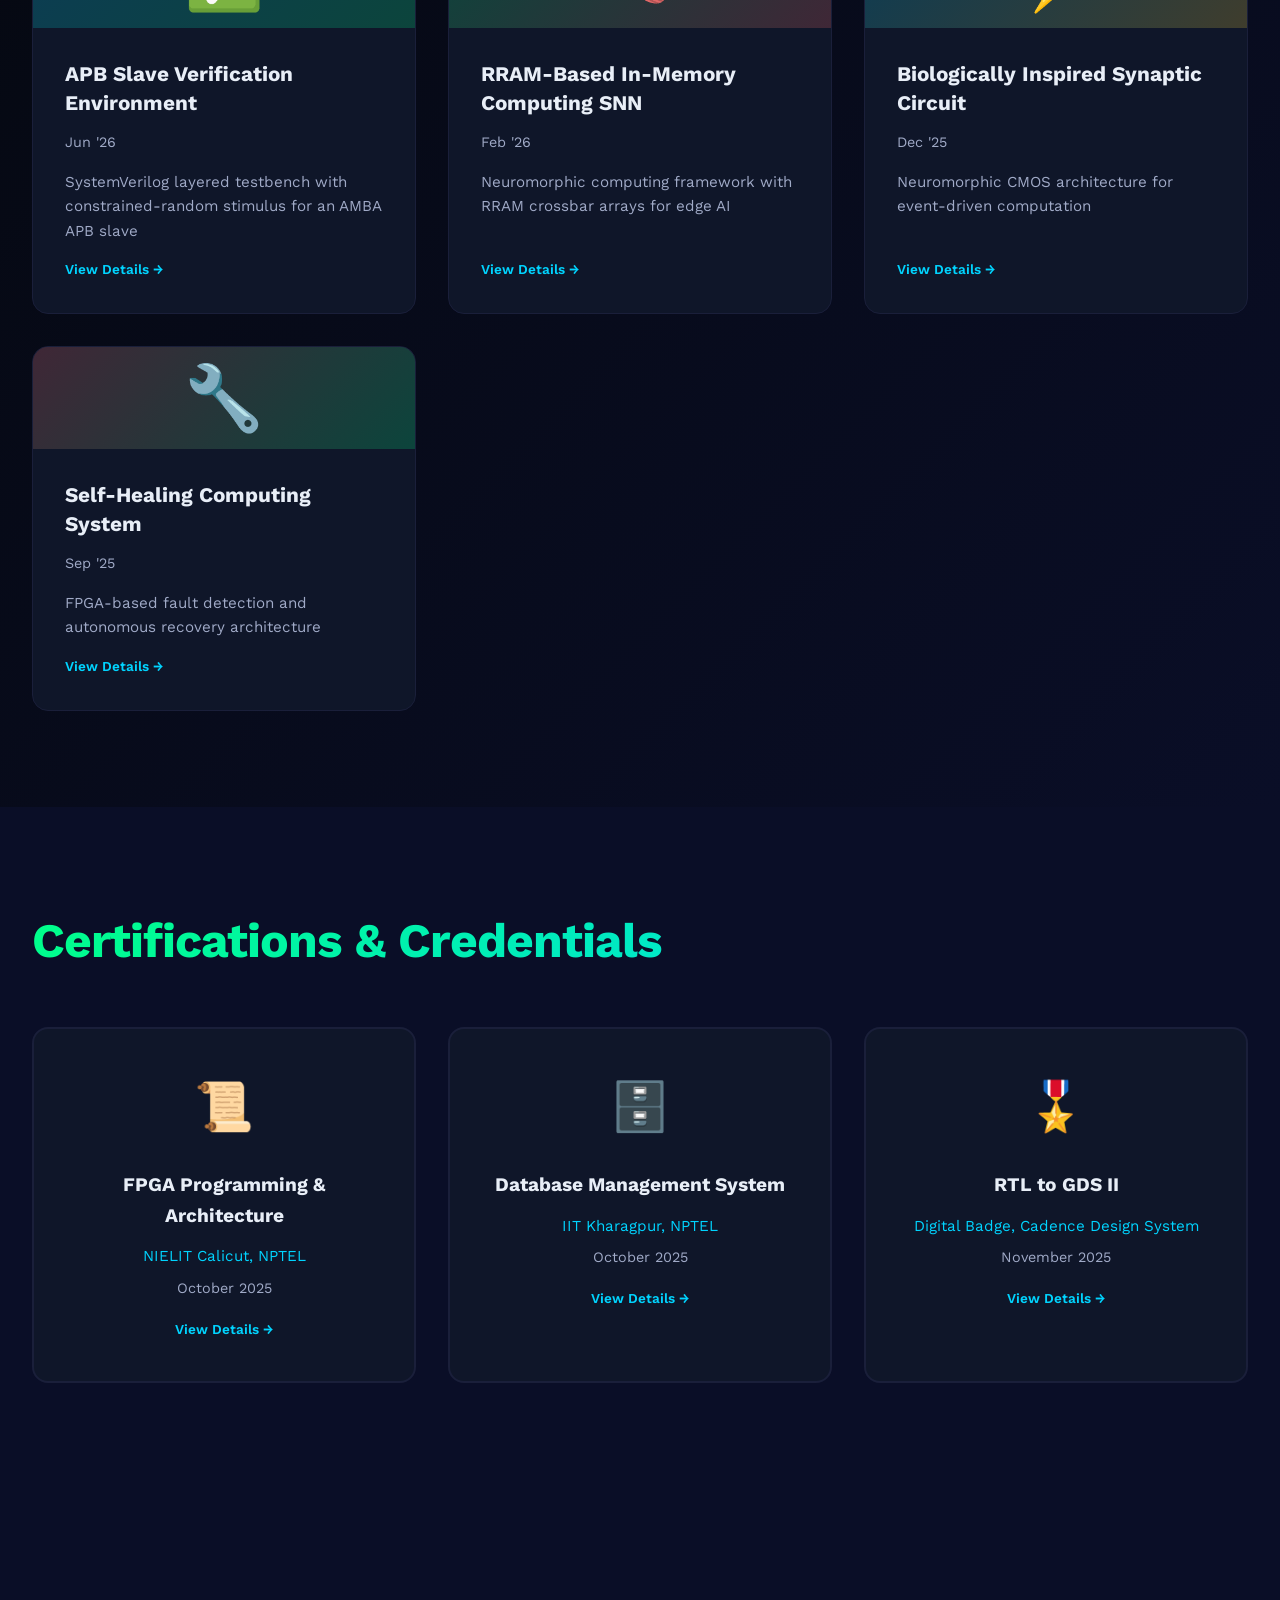
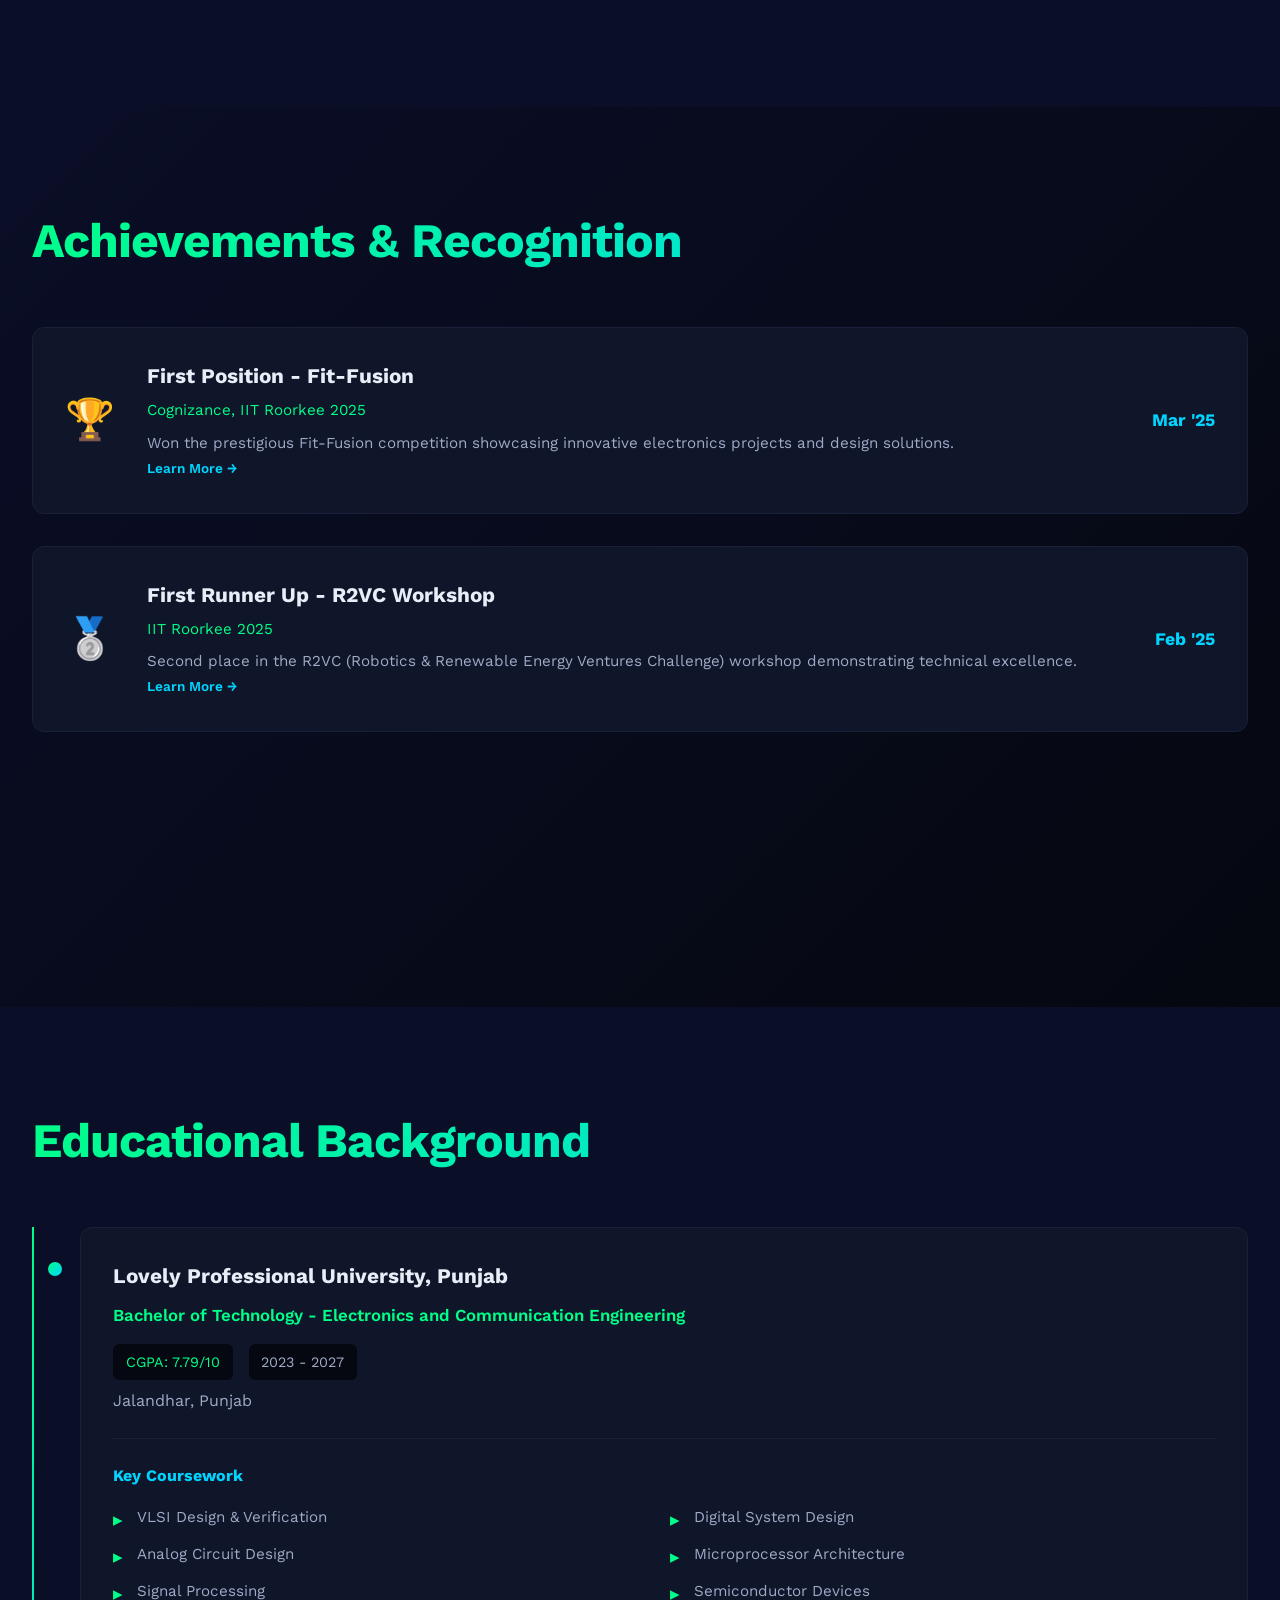
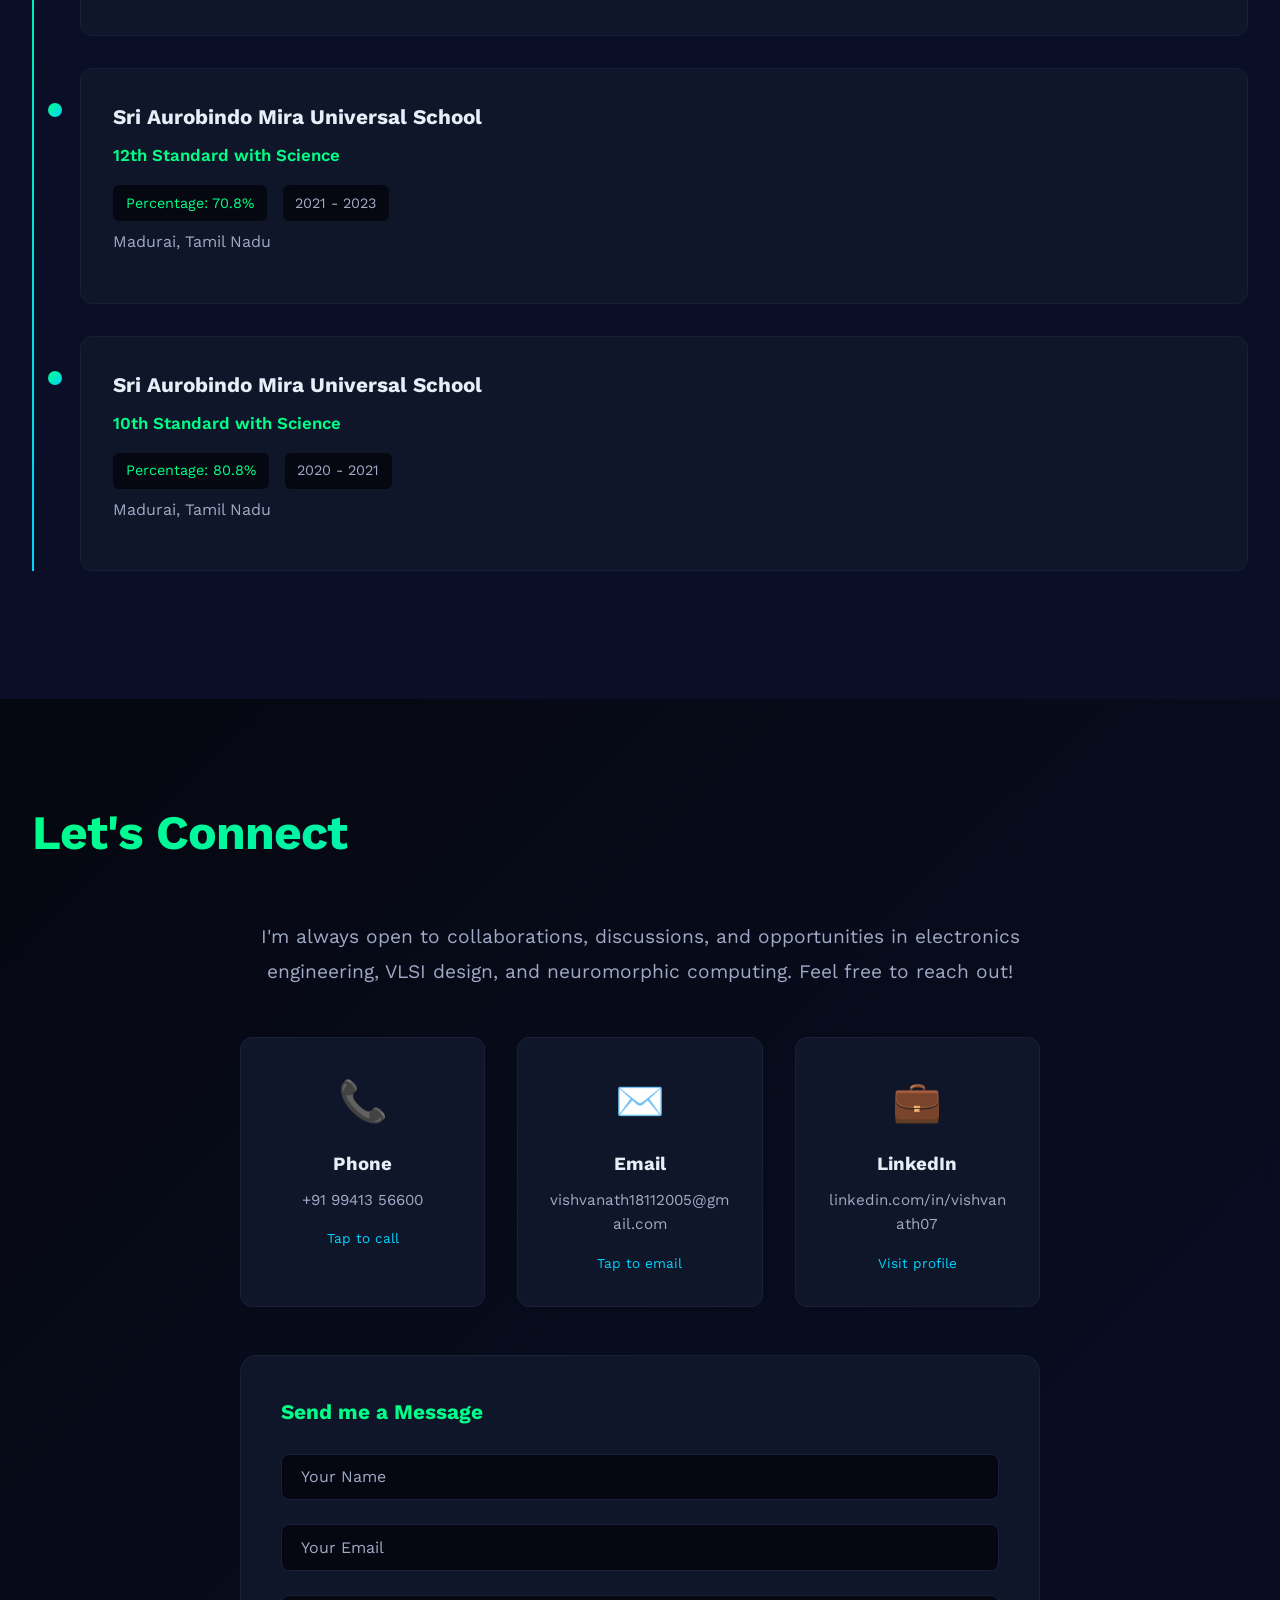
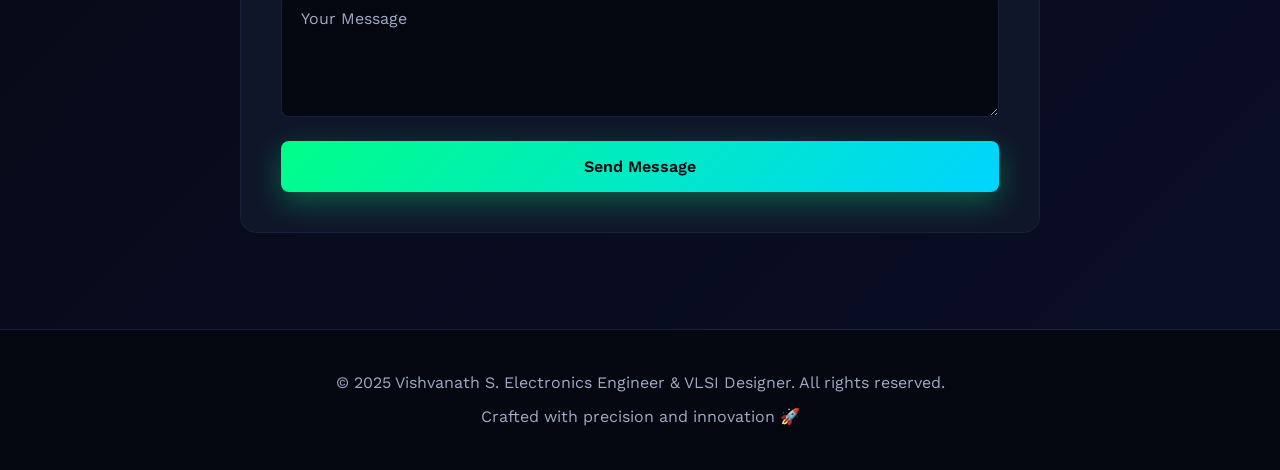
==== commit 54075ba7: "Update index.html" ====
--- a/index.html
+++ b/index.html
@@ -50,7 +50,7 @@
                 <p class="hero-description">Crafting intelligent hardware architectures for edge AI and next-generation semiconductor innovation</p>
                 <div class="hero-buttons">
                     <button class="btn btn-primary" onclick="scrollToSection('contact')">Let's Connect</button>
-                    <a href="vcv.pdf" download class="btn btn-secondary">
+                    <a href="dv_Cv.pdf" download class="btn btn-secondary">
     Download CV
 </a>
                 </div>
--- a/styles.css
+++ b/styles.css
@@ -545,6 +545,10 @@
     background: linear-gradient(135deg, rgba(0, 212, 255, 0.2), rgba(255, 217, 61, 0.2));
 }
 
+.image-placeholder.verification {
+    background: linear-gradient(135deg, rgba(0, 212, 255, 0.2), rgba(0, 255, 136, 0.2));
+}
+
 .image-placeholder.healing {
     background: linear-gradient(135deg, rgba(255, 107, 107, 0.2), rgba(0, 255, 136, 0.2));
 }
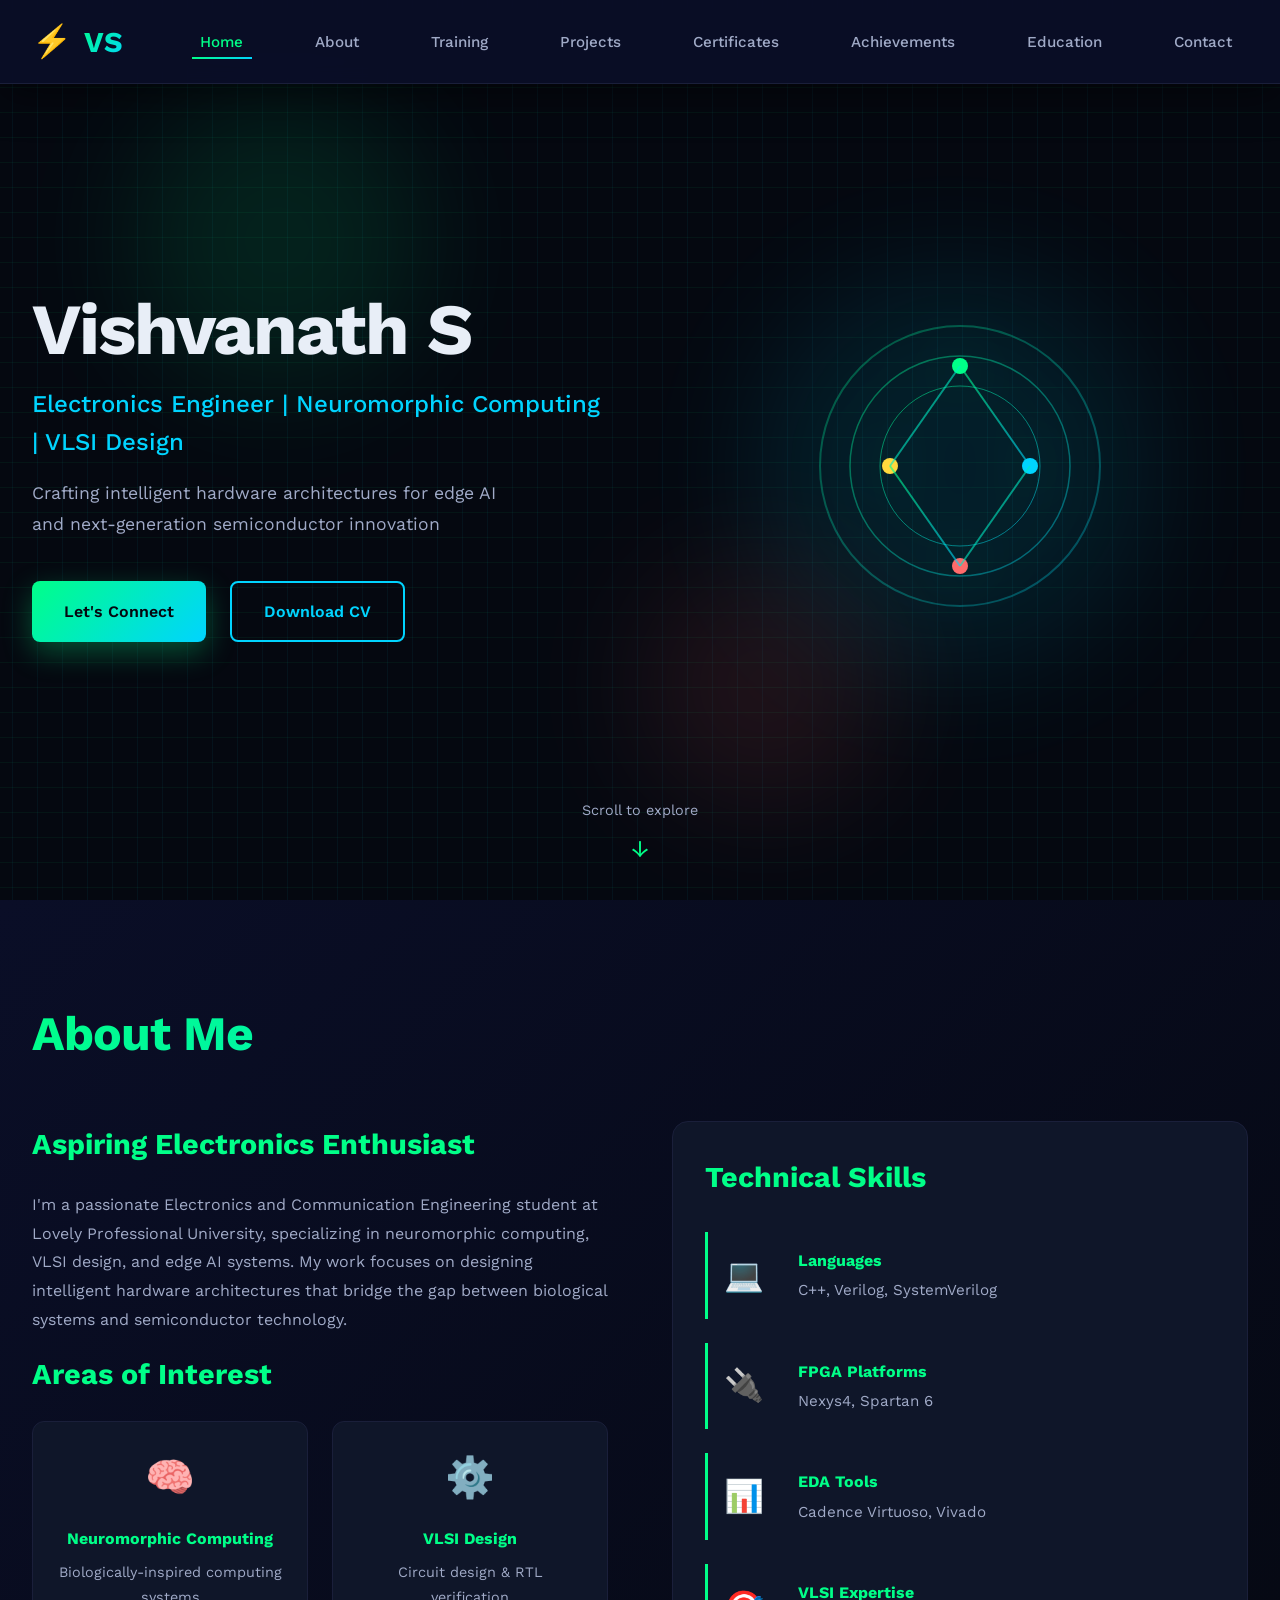
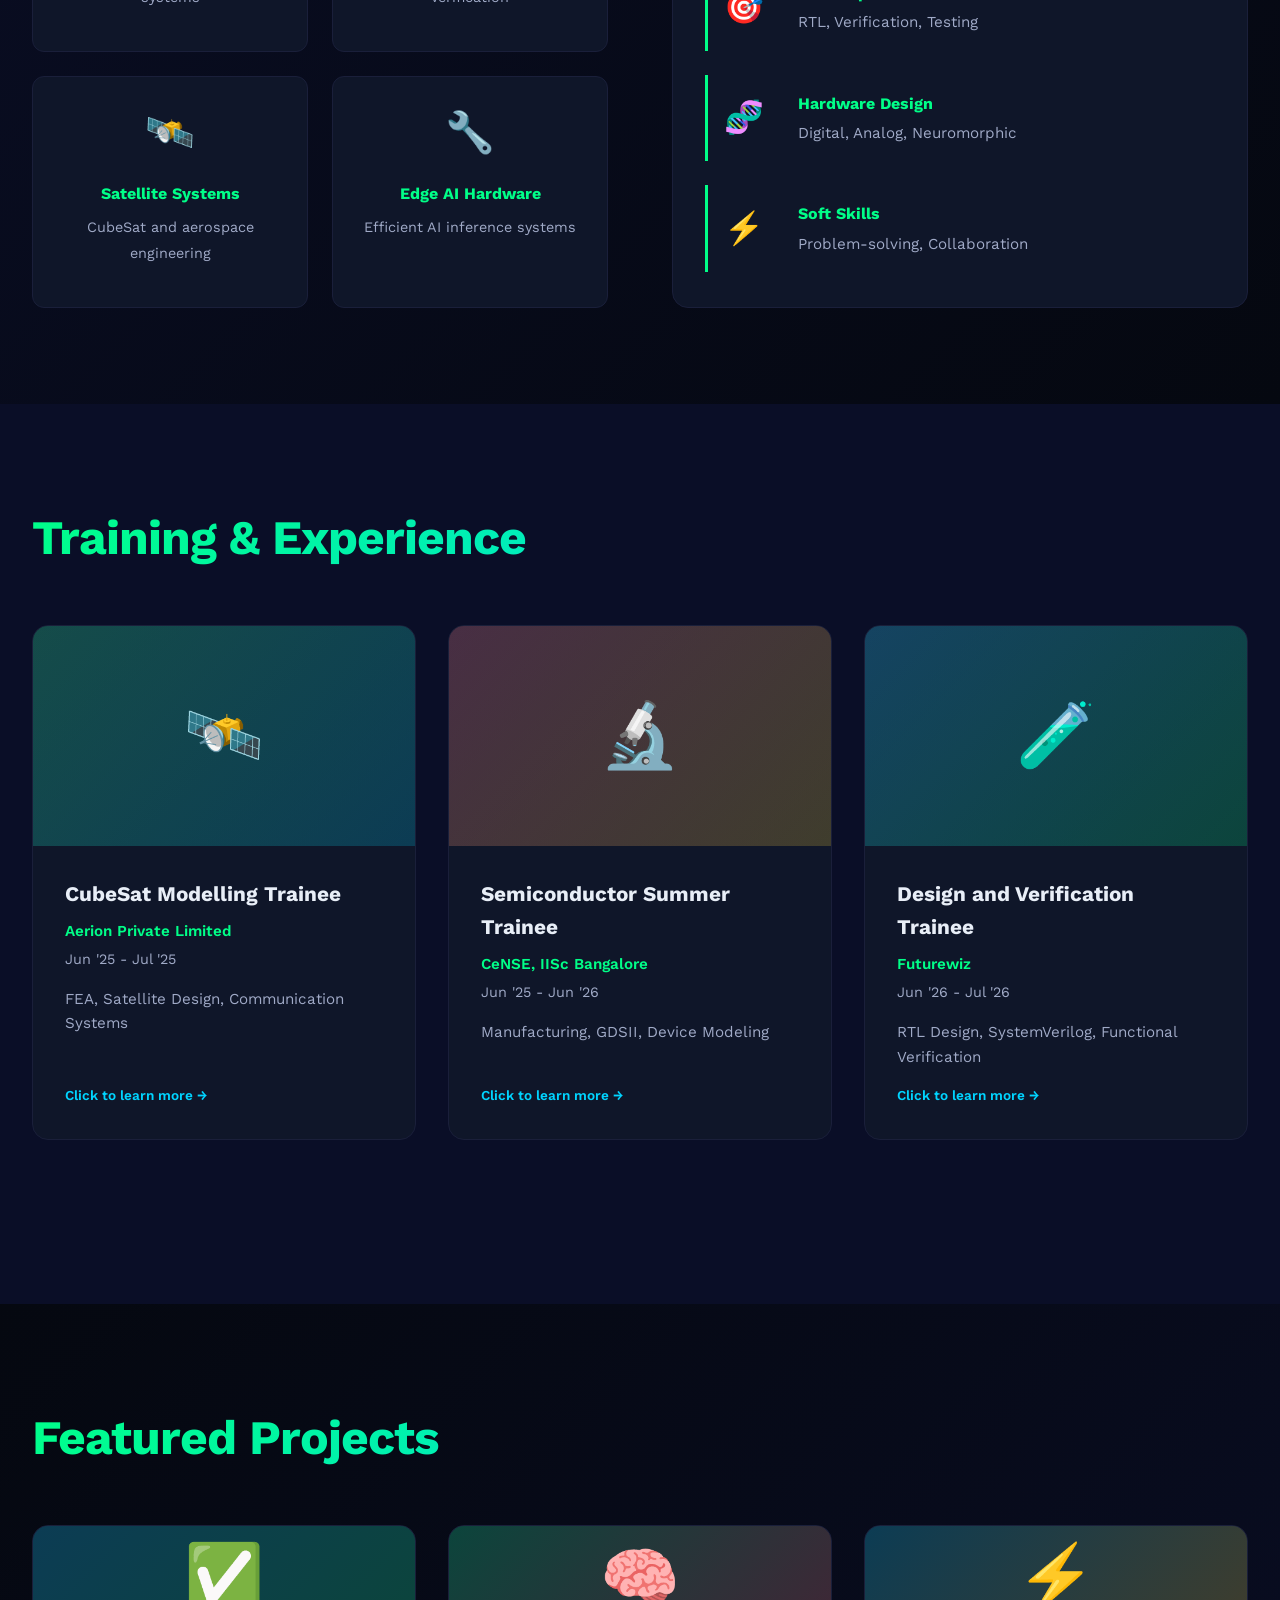
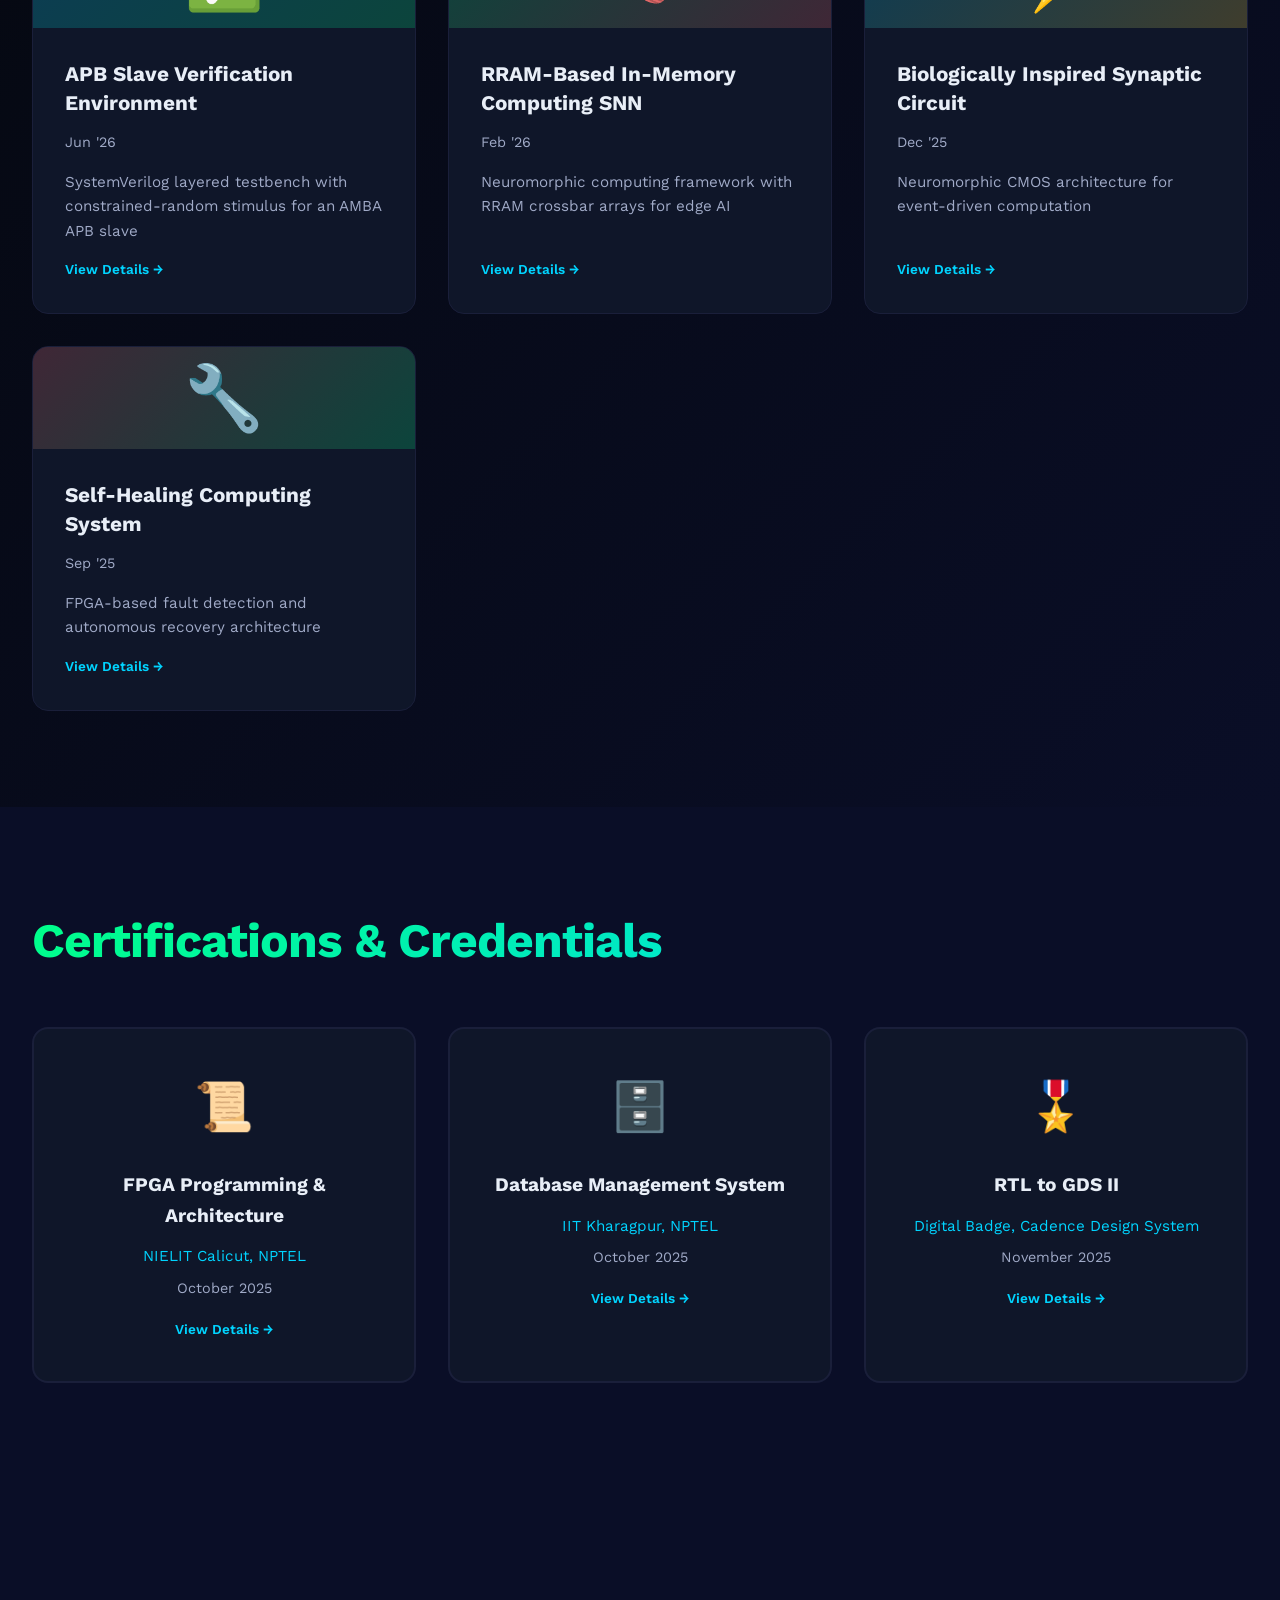
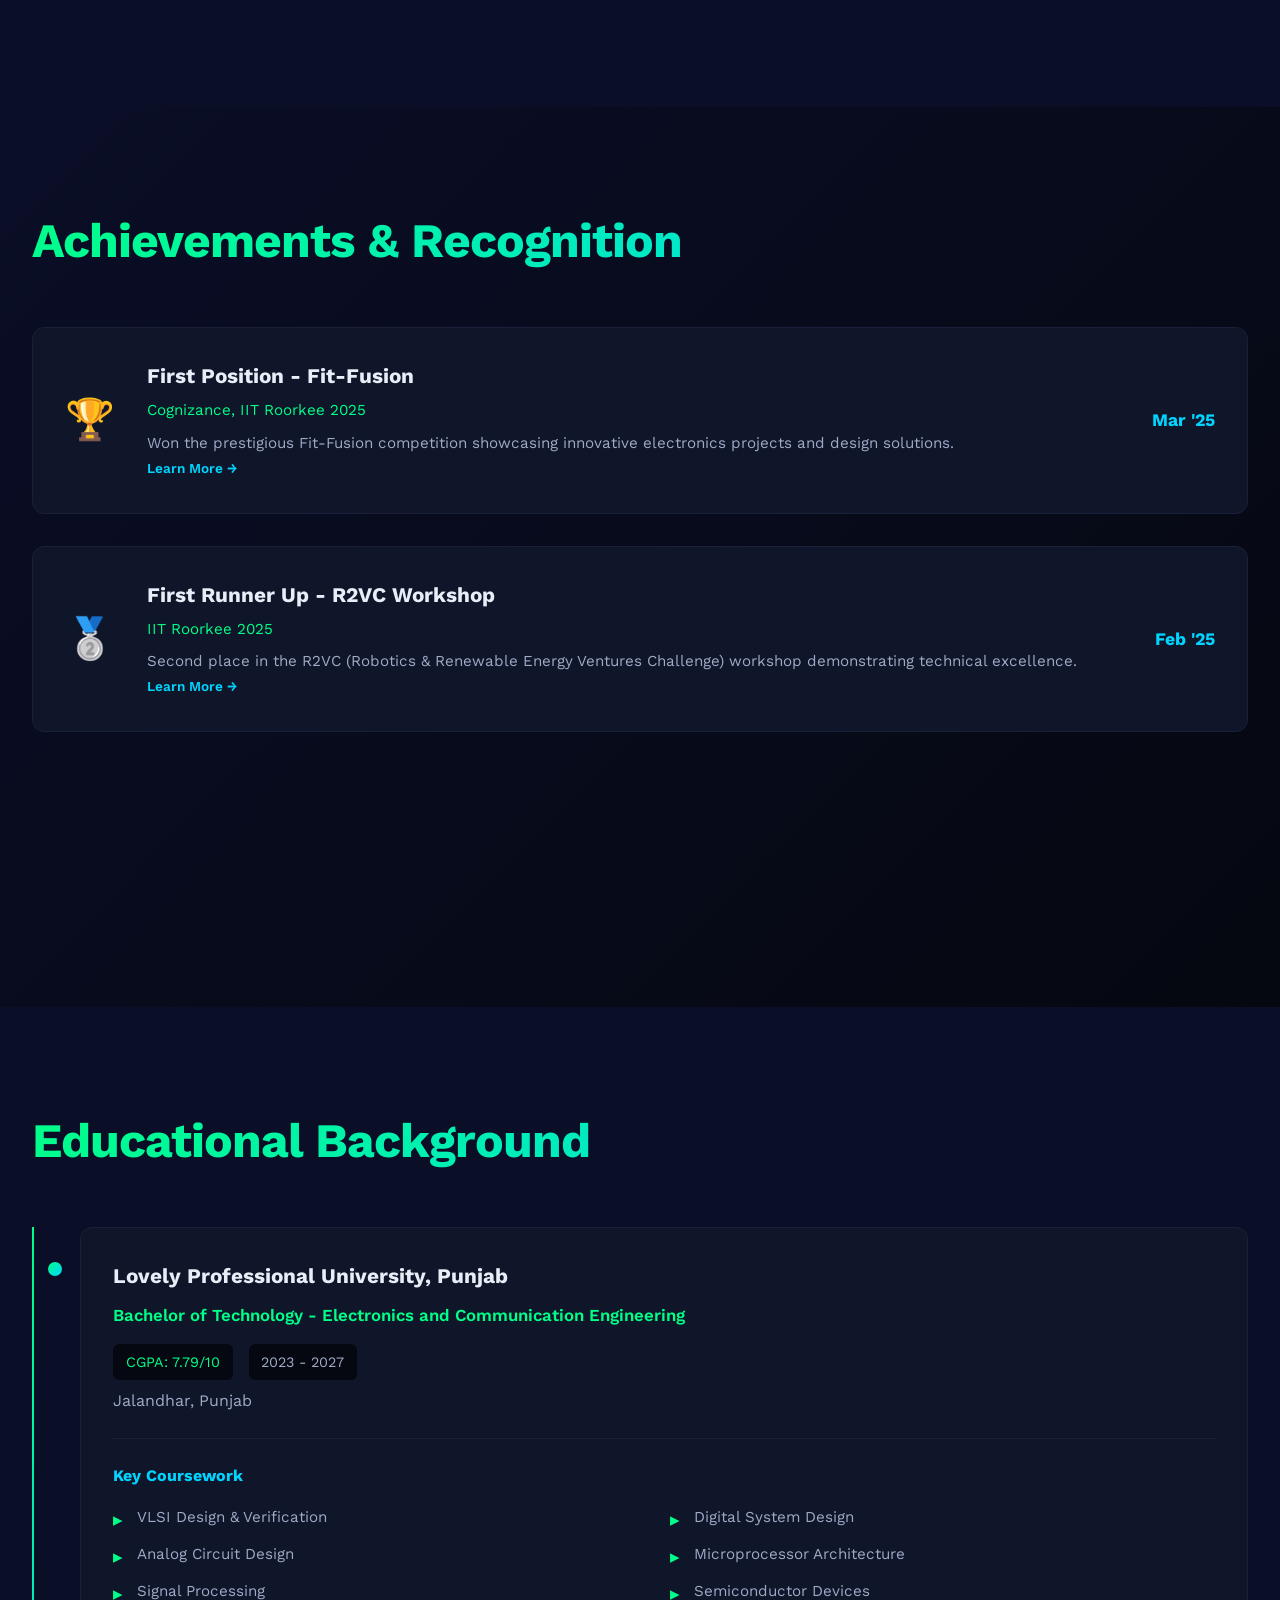
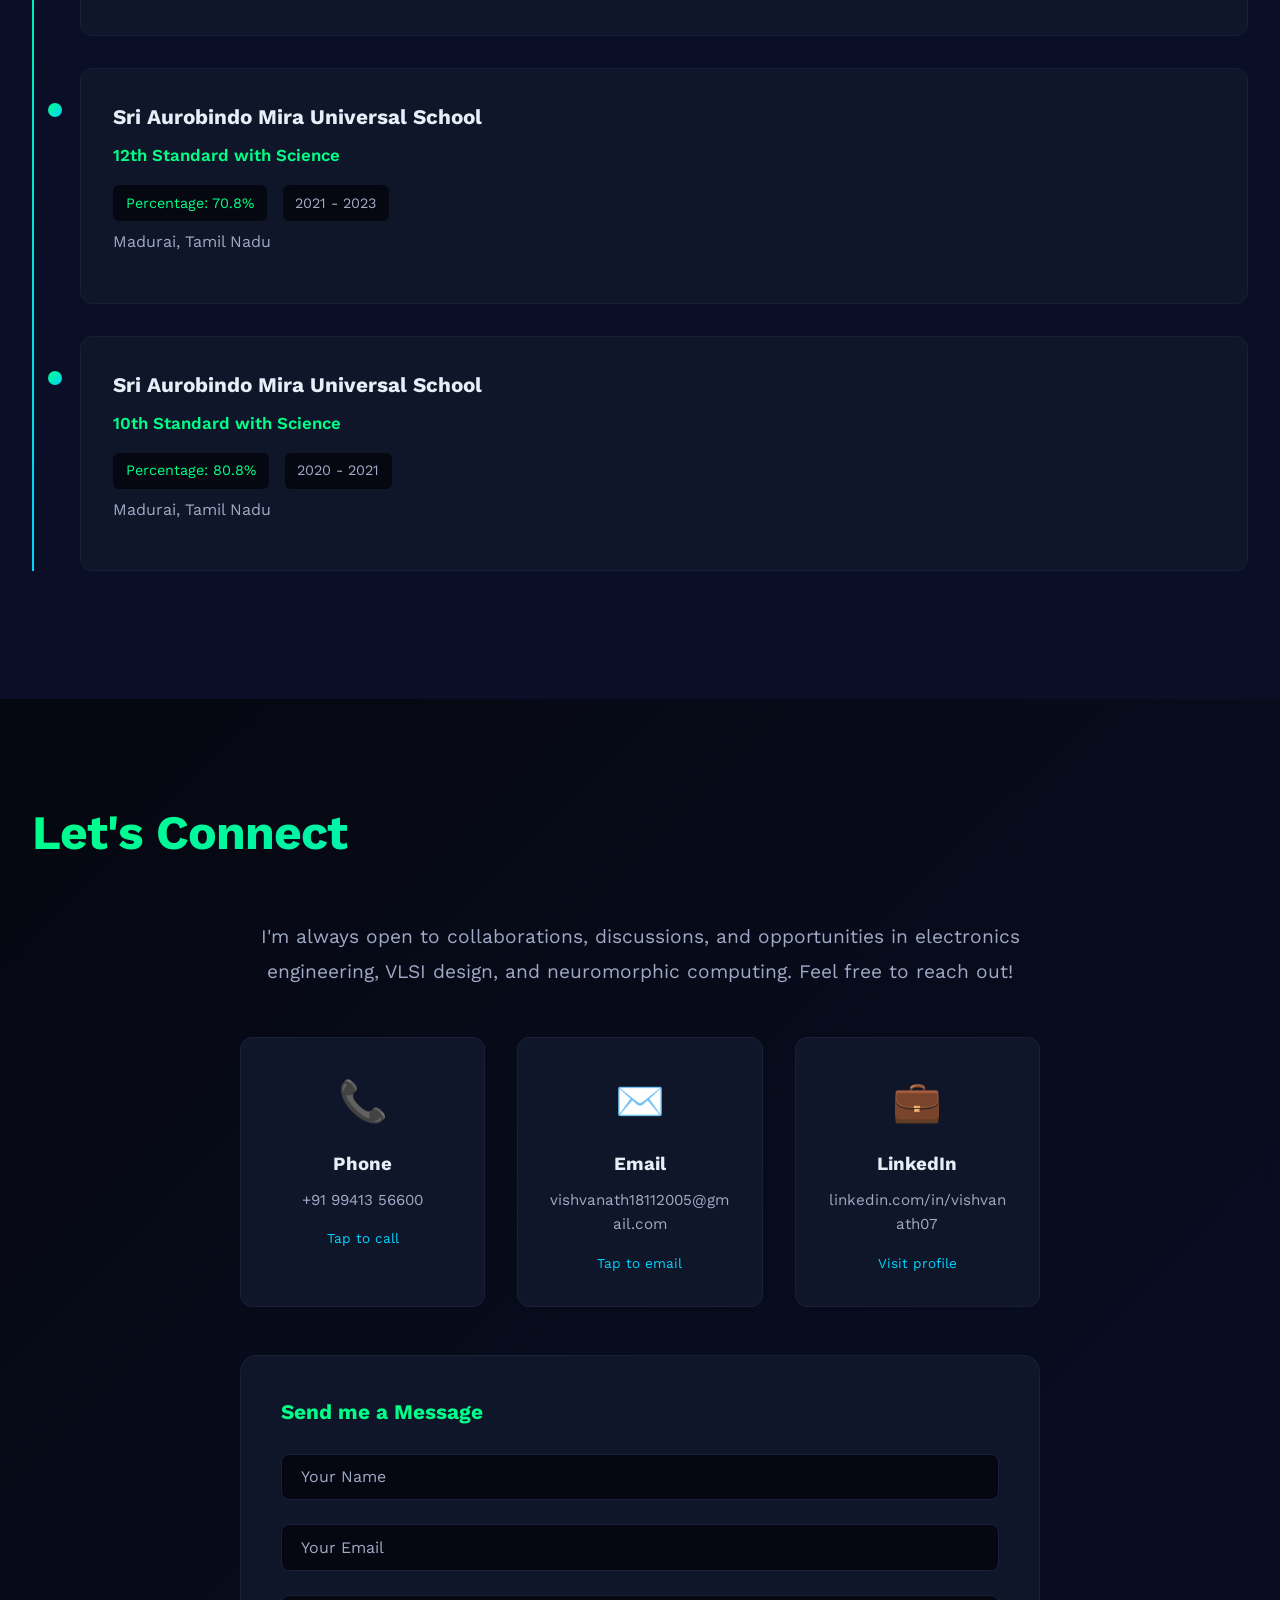
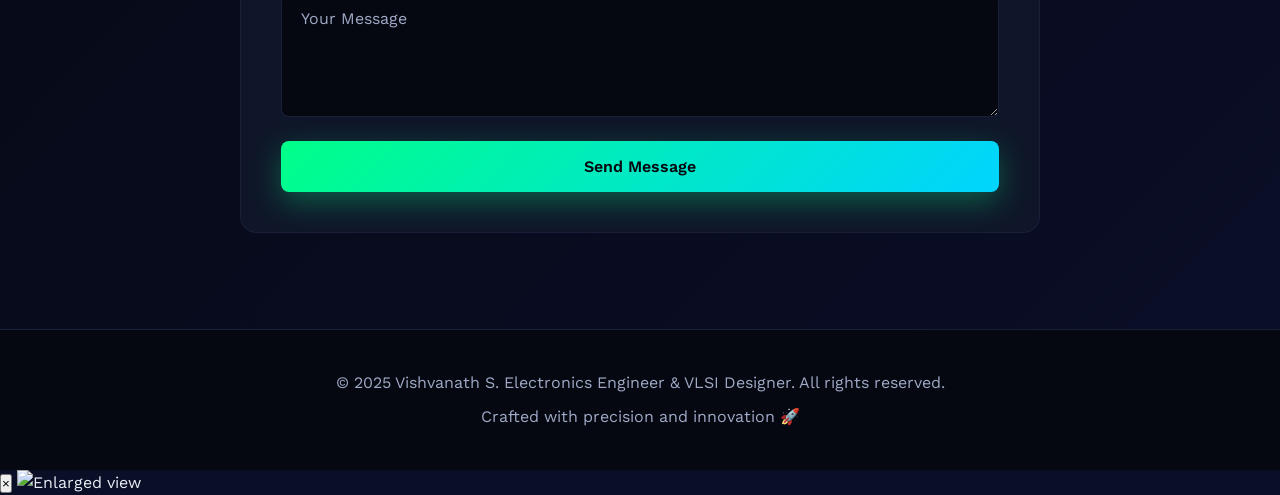
==== commit c3c5418c: "Update index.html" ====
--- a/index.html
+++ b/index.html
@@ -429,6 +429,36 @@
                     <h3>Tech Stack</h3>
                     <p>SystemVerilog, APB Protocol, Functional Verification, Constrained-Random Verification, Testbench Architecture, Scoreboard-Based Checking</p>
                 </div>
+                <div class="modal-section">
+                    <h3>Specification Document</h3>
+                    <div class="pdf-viewer">
+                        <object data="apb-spec.pdf#toolbar=0&navpanes=0" type="application/pdf">
+                            <p>PDF preview is not supported on this device.</p>
+                        </object>
+                    </div>
+                    <a href="apb-spec.pdf" target="_blank" rel="noopener" class="btn btn-secondary pdf-open-btn">Open Specification in new tab</a>
+                </div>
+                <div class="modal-section">
+                    <h3>Simulation Outputs</h3>
+                    <div class="media-gallery">
+                        <figure class="media-item" onclick="openLightbox('apb-output-1.png')">
+                            <img src="apb-output-1.png" alt="Simulation Output 1" loading="lazy" onerror="this.closest('figure').style.display='none'">
+                            <figcaption>Simulation Output 1</figcaption>
+                        </figure>
+                        <figure class="media-item" onclick="openLightbox('apb-output-2.png')">
+                            <img src="apb-output-2.png" alt="Simulation Output 2" loading="lazy" onerror="this.closest('figure').style.display='none'">
+                            <figcaption>Simulation Output 2</figcaption>
+                        </figure>
+                        <figure class="media-item" onclick="openLightbox('apb-output-3.png')">
+                            <img src="apb-output-3.png" alt="Simulation Output 3" loading="lazy" onerror="this.closest('figure').style.display='none'">
+                            <figcaption>Simulation Output 3</figcaption>
+                        </figure>
+                        <figure class="media-item" onclick="openLightbox('apb-output-4.png')">
+                            <img src="apb-output-4.png" alt="Simulation Output 4" loading="lazy" onerror="this.closest('figure').style.display='none'">
+                            <figcaption>Simulation Output 4</figcaption>
+                        </figure>
+                    </div>
+                </div>
             </div>
         </div>
     </div>
@@ -480,6 +510,15 @@
                     <h3>Tech Stack</h3>
                     <p>Cadence Virtuoso, Verilog/Verilog-A, RRAM Device Modeling, Spiking Neural Networks, Monte Carlo Analysis</p>
                 </div>
+                <div class="modal-section">
+                    <h3>Project Overview</h3>
+                    <div class="pdf-viewer">
+                        <object data="rram-overview.pdf#toolbar=0&navpanes=0" type="application/pdf">
+                            <p>PDF preview is not supported on this device.</p>
+                        </object>
+                    </div>
+                    <a href="rram-overview.pdf" target="_blank" rel="noopener" class="btn btn-secondary pdf-open-btn">Open Project Overview in new tab</a>
+                </div>
             </div>
         </div>
     </div>
@@ -531,6 +570,19 @@
                     <h3>Tech Stack</h3>
                     <p>Cadence Virtuoso & Spectre, CMOS Digital/Analog Circuit Design, Spiking Neural Networks</p>
                 </div>
+                <div class="modal-section">
+                    <h3>Circuit and Analysis</h3>
+                    <div class="media-gallery">
+                        <figure class="media-item" onclick="openLightbox('synaptic-circuit.png')">
+                            <img src="synaptic-circuit.png" alt="Circuit Diagram" loading="lazy" onerror="this.closest('figure').style.display='none'">
+                            <figcaption>Circuit Diagram</figcaption>
+                        </figure>
+                        <figure class="media-item" onclick="openLightbox('synaptic-analysis.png')">
+                            <img src="synaptic-analysis.png" alt="Analysis Results" loading="lazy" onerror="this.closest('figure').style.display='none'">
+                            <figcaption>Analysis Results</figcaption>
+                        </figure>
+                    </div>
+                </div>
             </div>
         </div>
     </div>
@@ -581,6 +633,23 @@
                 <div class="modal-section">
                     <h3>Tech Stack</h3>
                     <p>Verilog, Xilinx Vivado, FPGA (Nexys4), Digital System Design, Hardware Verification, Fault-Tolerant Computing</p>
+                </div>
+                <div class="modal-section">
+                    <h3>System Diagrams and Implementation</h3>
+                    <div class="media-gallery">
+                        <figure class="media-item" onclick="openLightbox('healing-block-diagram.png')">
+                            <img src="healing-block-diagram.png" alt="Block Diagram" loading="lazy" onerror="this.closest('figure').style.display='none'">
+                            <figcaption>Block Diagram</figcaption>
+                        </figure>
+                        <figure class="media-item" onclick="openLightbox('healing-partial-reconfig.png')">
+                            <img src="healing-partial-reconfig.png" alt="Partial Reconfiguration" loading="lazy" onerror="this.closest('figure').style.display='none'">
+                            <figcaption>Partial Reconfiguration</figcaption>
+                        </figure>
+                        <figure class="media-item" onclick="openLightbox('healing-fpga.png')">
+                            <img src="healing-fpga.png" alt="FPGA Implementation" loading="lazy" onerror="this.closest('figure').style.display='none'">
+                            <figcaption>FPGA Implementation</figcaption>
+                        </figure>
+                    </div>
                 </div>
             </div>
         </div>
@@ -687,8 +756,7 @@
         <div class="modal-content">
             <button class="close-modal" onclick="closeModal('cert-modal-3')">&times;</button>
             <div class="modal-header">
-                <h2>RTL to GDS II</h2gi
-
+                <h2>RTL to GDS II</h2>
                 <p class="modal-subtitle">Digital Badge, Cadence Design System | November 2025</p>
             </div>
             <div class="modal-body">
@@ -774,8 +842,13 @@
                     </ul>
                 </div>
                 <div class="modal-section">
-                    <h3>Certificate/Proof</h3>
-                    <button class="btn btn-secondary" onclick="alert('Award certificate would be displayed here')">View Award Certificate</button>
+                    <h3>Photo / Proof</h3>
+                    <div class="media-gallery single">
+                        <figure class="media-item" onclick="openLightbox('fitfusion.jpg')">
+                            <img src="fitfusion.jpg" alt="Fit-Fusion, Cognizance, IIT Roorkee 2025" loading="lazy" onerror="this.closest('figure').style.display='none'">
+                            <figcaption>Fit-Fusion, Cognizance, IIT Roorkee 2025</figcaption>
+                        </figure>
+                    </div>
                 </div>
             </div>
         </div>
@@ -807,8 +880,13 @@
                     </ul>
                 </div>
                 <div class="modal-section">
-                    <h3>Certificate/Proof</h3>
-                    <button class="btn btn-secondary" onclick="alert('Award certificate would be displayed here')">View Award Certificate</button>
+                    <h3>Photo / Proof</h3>
+                    <div class="media-gallery single">
+                        <figure class="media-item" onclick="openLightbox('r2vc.jpg')">
+                            <img src="r2vc.jpg" alt="R2VC Workshop, IIT Roorkee 2025" loading="lazy" onerror="this.closest('figure').style.display='none'">
+                            <figcaption>R2VC Workshop, IIT Roorkee 2025</figcaption>
+                        </figure>
+                    </div>
                 </div>
             </div>
         </div>
@@ -933,6 +1011,11 @@
         </div>
     </footer>
 
+    <div id="lightbox" class="lightbox" onclick="closeLightbox()">
+        <button class="lightbox-close" onclick="closeLightbox()">&times;</button>
+        <img id="lightbox-img" src="" alt="Enlarged view">
+    </div>
+
     <script src="script.js"></script>
 </body>
 </html>
